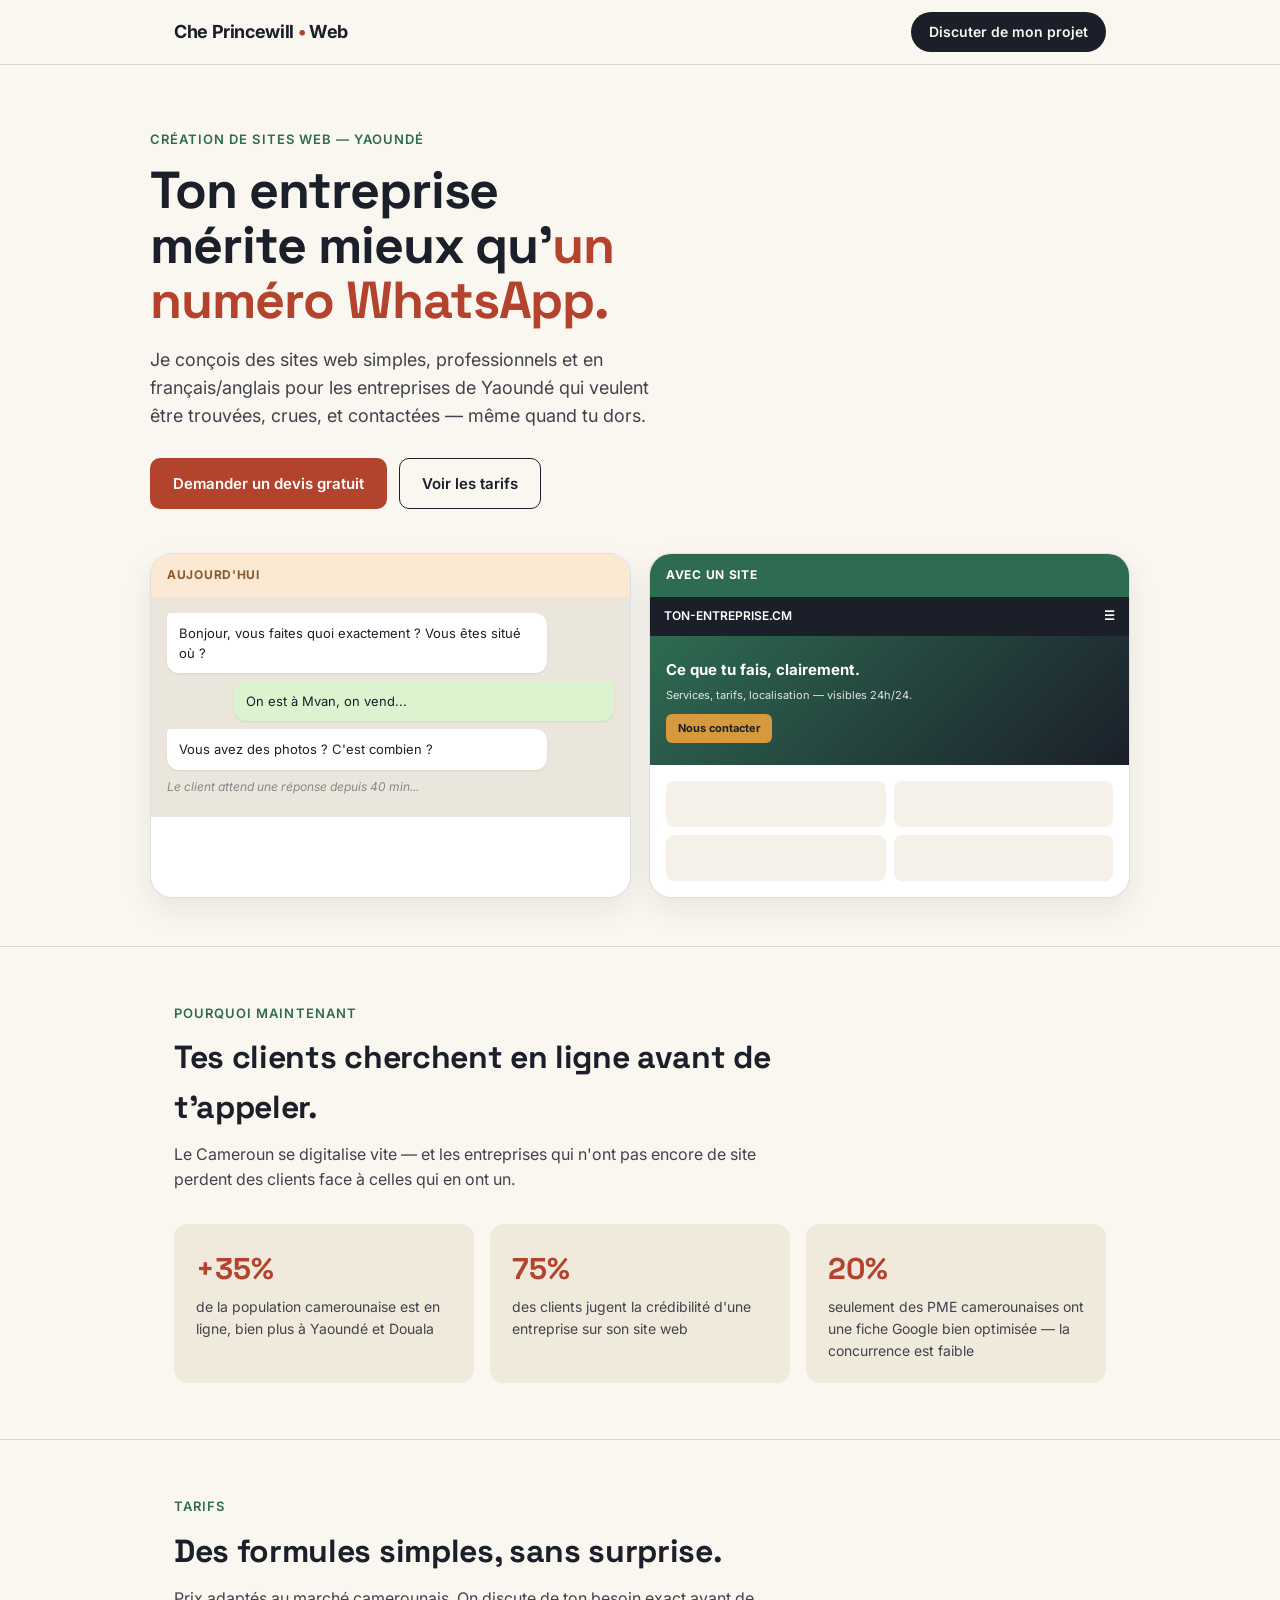
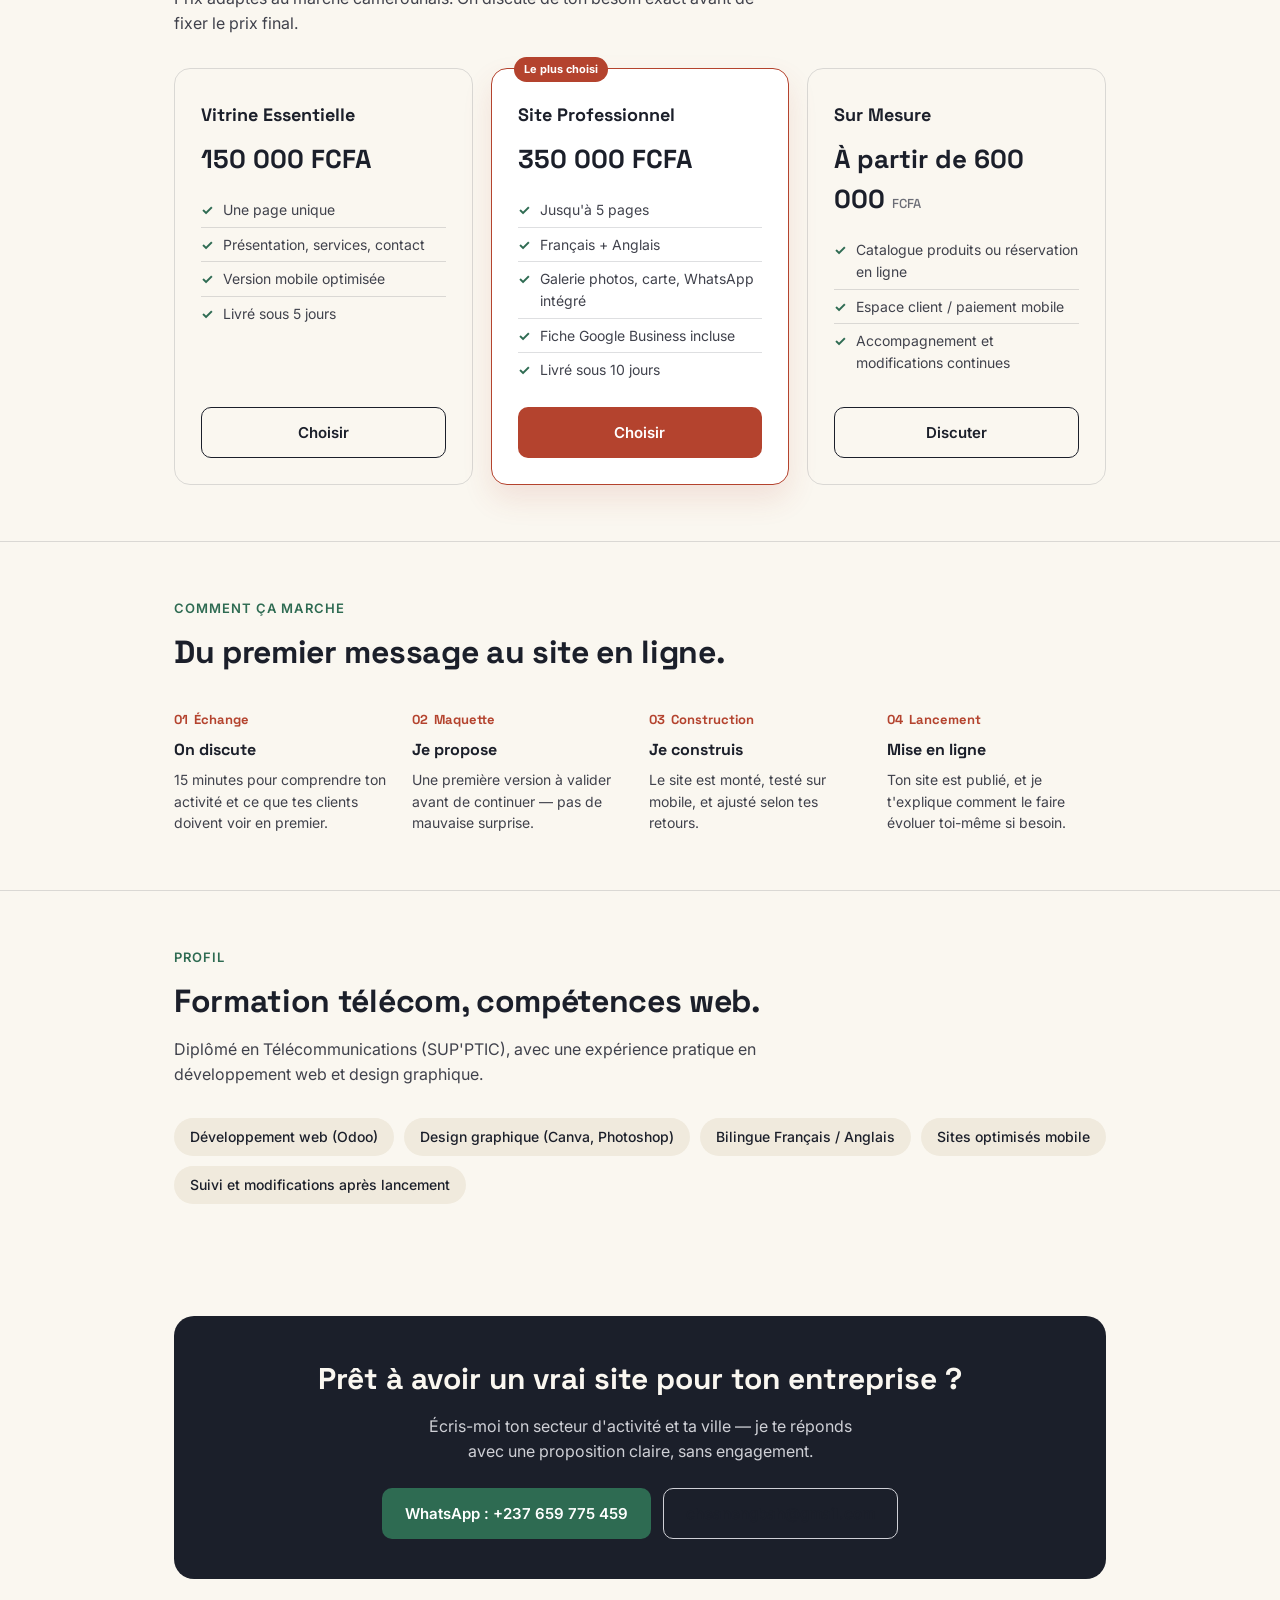
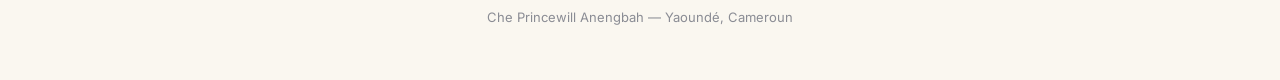
==== index.html @ f430e0ca "Rename portfolio-che-princewill-1.html to index.html" ====
<!DOCTYPE html>
<html lang="fr">
<head>
<meta charset="UTF-8">
<meta name="viewport" content="width=device-width, initial-scale=1.0">
<title>Che Princewill — Sites Web pour Entreprises</title>
<link rel="preconnect" href="https://fonts.googleapis.com">
<link href="https://fonts.googleapis.com/css2?family=Space+Grotesk:wght@400;500;600;700&family=Inter:wght@400;500;600&display=swap" rel="stylesheet">
<style>
  :root {
    --ink: #1B1F2A;
    --paper: #FAF7F0;
    --panel: #F0EAdd;
    --rust: #B4432E;
    --green: #2E6B52;
    --gold: #D69A3C;
    --line: rgba(27,31,42,0.14);
  }
  * { box-sizing: border-box; }
  html { scroll-behavior: smooth; }
  body {
    margin: 0; background: var(--paper); color: var(--ink);
    font-family: 'Inter', sans-serif; line-height: 1.55; -webkit-font-smoothing: antialiased;
  }
  h1, h2, h3, .display { font-family: 'Space Grotesk', sans-serif; }
  a { color: inherit; }
  .wrap { max-width: 980px; margin: 0 auto; padding: 0 24px; }

  /* NAV */
  nav { position: sticky; top: 0; z-index: 20; background: rgba(250,247,240,0.92); backdrop-filter: blur(6px); border-bottom: 1px solid var(--line); }
  nav .wrap { display: flex; justify-content: space-between; align-items: center; height: 64px; }
  .brand { font-weight: 700; font-size: 18px; letter-spacing: -0.02em; }
  .brand span { color: var(--rust); }
  .nav-cta { background: var(--ink); color: var(--paper); padding: 9px 18px; border-radius: 999px; font-size: 14px; font-weight: 600; text-decoration: none; }

  /* HERO */
  .hero { padding: 64px 0 40px; }
  .eyebrow { font-size: 13px; font-weight: 600; letter-spacing: 0.08em; text-transform: uppercase; color: var(--green); margin-bottom: 14px; }
  .hero h1 { font-size: clamp(32px, 6vw, 52px); line-height: 1.06; letter-spacing: -0.02em; margin: 0 0 18px; max-width: 15ch; }
  .hero h1 em { font-style: normal; color: var(--rust); }
  .hero p.lede { font-size: 18px; max-width: 46ch; color: #40424c; margin: 0 0 28px; }
  .hero-ctas { display: flex; gap: 12px; flex-wrap: wrap; }
  .btn { display: inline-flex; align-items: center; gap: 8px; padding: 13px 22px; border-radius: 10px; font-weight: 600; font-size: 15px; text-decoration: none; border: 1.5px solid transparent; }
  .btn-primary { background: var(--rust); color: #fff; }
  .btn-ghost { border-color: var(--ink); color: var(--ink); }

  /* PHONE MOCKUP — signature element */
  .compare { display: grid; grid-template-columns: 1fr 1fr; gap: 18px; margin: 44px 0 8px; }
  @media (max-width: 640px) { .compare { grid-template-columns: 1fr; } }
  .phone { background: #fff; border-radius: 22px; border: 1px solid var(--line); box-shadow: 0 12px 30px rgba(27,31,42,0.08); overflow: hidden; }
  .phone-label { font-size: 12px; font-weight: 700; letter-spacing: 0.06em; text-transform: uppercase; padding: 12px 16px; }
  .before .phone-label { color: #8a5a2f; background: #FBE9D3; }
  .after .phone-label { color: #fff; background: var(--green); }
  .wa-mock { padding: 16px; background: #EAE6DC; min-height: 220px; }
  .wa-bubble { background: #fff; border-radius: 4px 12px 12px 12px; padding: 10px 12px; font-size: 13px; max-width: 85%; margin-bottom: 8px; box-shadow: 0 1px 2px rgba(0,0,0,0.08); }
  .wa-bubble.me { background: #DCF3D0; margin-left: auto; border-radius: 12px 4px 12px 12px; }
  .wa-mock .typing { font-size: 12px; color: #888; font-style: italic; }
  .site-mock { padding: 0; }
  .site-mock .site-nav { background: var(--ink); color: #fff; padding: 10px 14px; font-size: 12px; font-weight: 600; display: flex; justify-content: space-between; }
  .site-mock .site-hero { padding: 22px 16px; background: linear-gradient(135deg, #2E6B52, #1B1F2A); color: #fff; }
  .site-mock .site-hero .t1 { font-size: 15px; font-weight: 700; margin-bottom: 6px; }
  .site-mock .site-hero .t2 { font-size: 11px; opacity: 0.85; }
  .site-mock .site-btn { display: inline-block; margin-top: 10px; background: var(--gold); color: #1B1F2A; font-size: 11px; font-weight: 700; padding: 6px 12px; border-radius: 6px; }
  .site-mock .site-body { padding: 16px; display: grid; grid-template-columns: 1fr 1fr; gap: 8px; }
  .site-mock .card { background: #F5F1E8; border-radius: 8px; height: 46px; }

  /* SECTIONS */
  section { padding: 56px 0; border-top: 1px solid var(--line); }
  .section-head { max-width: 60ch; margin-bottom: 32px; }
  .section-head .eyebrow { margin-bottom: 10px; }
  .section-head h2 { font-size: clamp(24px, 3.6vw, 32px); margin: 0 0 10px; letter-spacing: -0.01em; }
  .section-head p { color: #40424c; margin: 0; font-size: 16px; }

  .stat-grid { display: grid; grid-template-columns: repeat(3, 1fr); gap: 16px; }
  @media (max-width: 640px) { .stat-grid { grid-template-columns: 1fr; } }
  .stat { background: var(--panel); border-radius: 14px; padding: 22px; }
  .stat .num { font-family: 'Space Grotesk', sans-serif; font-size: 30px; font-weight: 700; color: var(--rust); }
  .stat .label { font-size: 14px; color: #40424c; margin-top: 4px; }

  .plans { display: grid; grid-template-columns: repeat(3, 1fr); gap: 18px; }
  @media (max-width: 780px) { .plans { grid-template-columns: 1fr; } }
  .plan { border: 1.5px solid var(--line); border-radius: 16px; padding: 26px; display: flex; flex-direction: column; }
  .plan.featured { border-color: var(--rust); background: #fff; box-shadow: 0 14px 30px rgba(180,67,46,0.12); position: relative; }
  .plan.featured::before { content: "Le plus choisi"; position: absolute; top: -12px; left: 22px; background: var(--rust); color: #fff; font-size: 11px; font-weight: 700; padding: 4px 10px; border-radius: 999px; }
  .plan h3 { font-size: 18px; margin: 6px 0 4px; }
  .plan .price { font-family: 'Space Grotesk', sans-serif; font-size: 26px; font-weight: 700; margin: 6px 0 14px; }
  .plan .price span { font-size: 13px; font-weight: 500; color: #6b6d76; }
  .plan ul { list-style: none; padding: 0; margin: 0 0 20px; font-size: 14px; color: #40424c; flex-grow: 1; }
  .plan li { padding: 6px 0 6px 22px; position: relative; border-top: 1px solid var(--line); }
  .plan li:first-child { border-top: none; }
  .plan li::before { content: "✓"; position: absolute; left: 0; color: var(--green); font-weight: 700; }
  .plan .btn { justify-content: center; }

  .steps { counter-reset: step; display: grid; grid-template-columns: repeat(4, 1fr); gap: 18px; }
  @media (max-width: 780px) { .steps { grid-template-columns: 1fr 1fr; } }
  @media (max-width: 480px) { .steps { grid-template-columns: 1fr; } }
  .step { counter-increment: step; }
  .step .n { font-family: 'Space Grotesk', sans-serif; font-size: 13px; font-weight: 700; color: var(--rust); margin-bottom: 8px; }
  .step .n::before { content: "0" counter(step); margin-right: 6px; }
  .step h3 { font-size: 16px; margin: 0 0 6px; }
  .step p { font-size: 14px; color: #40424c; margin: 0; }

  .skills-row { display: flex; flex-wrap: wrap; gap: 10px; }
  .chip { background: var(--panel); border-radius: 999px; padding: 8px 16px; font-size: 14px; font-weight: 500; }

  footer { padding: 56px 0 40px; }
  .contact-box { background: var(--ink); color: var(--paper); border-radius: 20px; padding: 40px 32px; text-align: center; }
  .contact-box h2 { font-size: clamp(22px, 4vw, 30px); margin: 0 0 12px; }
  .contact-box p { color: #cfd0d6; margin: 0 0 24px; max-width: 44ch; margin-left: auto; margin-right: auto; }
  .contact-links { display: flex; gap: 12px; justify-content: center; flex-wrap: wrap; }
  .contact-box .btn-primary { background: var(--green); }
  .contact-box .btn-ghost { border-color: #cfd0d6; }
  .fine { text-align: center; font-size: 13px; color: #8a8c94; margin-top: 28px; }
</style>
</head>
<body>

<nav>
  <div class="wrap">
    <div class="brand">Che Princewill <span>•</span> Web</div>
    <a class="nav-cta" href="#contact">Discuter de mon projet</a>
  </div>
</nav>

<div class="hero wrap">
  <div class="eyebrow">Création de sites web — Yaoundé</div>
  <h1>Ton entreprise mérite mieux qu'<em>un numéro WhatsApp.</em></h1>
  <p class="lede">Je conçois des sites web simples, professionnels et en français/anglais pour les entreprises de Yaoundé qui veulent être trouvées, crues, et contactées — même quand tu dors.</p>
  <div class="hero-ctas">
    <a class="btn btn-primary" href="#contact">Demander un devis gratuit</a>
    <a class="btn btn-ghost" href="#tarifs">Voir les tarifs</a>
  </div>

  <div class="compare">
    <div class="phone before">
      <div class="phone-label">Aujourd'hui</div>
      <div class="wa-mock">
        <div class="wa-bubble">Bonjour, vous faites quoi exactement ? Vous êtes situé où ?</div>
        <div class="wa-bubble me">On est à Mvan, on vend...</div>
        <div class="wa-bubble">Vous avez des photos ? C'est combien ?</div>
        <div class="typing">Le client attend une réponse depuis 40 min...</div>
      </div>
    </div>
    <div class="phone after">
      <div class="phone-label">Avec un site</div>
      <div class="site-mock">
        <div class="site-nav"><span>TON-ENTREPRISE.CM</span><span>☰</span></div>
        <div class="site-hero">
          <div class="t1">Ce que tu fais, clairement.</div>
          <div class="t2">Services, tarifs, localisation — visibles 24h/24.</div>
          <div class="site-btn">Nous contacter</div>
        </div>
        <div class="site-body">
          <div class="card"></div><div class="card"></div>
          <div class="card"></div><div class="card"></div>
        </div>
      </div>
    </div>
  </div>
</div>

<section>
  <div class="wrap">
    <div class="section-head">
      <div class="eyebrow">Pourquoi maintenant</div>
      <h2>Tes clients cherchent en ligne avant de t'appeler.</h2>
      <p>Le Cameroun se digitalise vite — et les entreprises qui n'ont pas encore de site perdent des clients face à celles qui en ont un.</p>
    </div>
    <div class="stat-grid">
      <div class="stat"><div class="num">+35%</div><div class="label">de la population camerounaise est en ligne, bien plus à Yaoundé et Douala</div></div>
      <div class="stat"><div class="num">75%</div><div class="label">des clients jugent la crédibilité d'une entreprise sur son site web</div></div>
      <div class="stat"><div class="num">20%</div><div class="label">seulement des PME camerounaises ont une fiche Google bien optimisée — la concurrence est faible</div></div>
    </div>
  </div>
</section>

<section id="tarifs">
  <div class="wrap">
    <div class="section-head">
      <div class="eyebrow">Tarifs</div>
      <h2>Des formules simples, sans surprise.</h2>
      <p>Prix adaptés au marché camerounais. On discute de ton besoin exact avant de fixer le prix final.</p>
    </div>
    <div class="plans">
      <div class="plan">
        <h3>Vitrine Essentielle</h3>
        <div class="price">150 000 FCFA</div>
        <ul>
          <li>Une page unique</li>
          <li>Présentation, services, contact</li>
          <li>Version mobile optimisée</li>
          <li>Livré sous 5 jours</li>
        </ul>
        <a class="btn btn-ghost" href="#contact">Choisir</a>
      </div>
      <div class="plan featured">
        <h3>Site Professionnel</h3>
        <div class="price">350 000 FCFA</div>
        <ul>
          <li>Jusqu'à 5 pages</li>
          <li>Français + Anglais</li>
          <li>Galerie photos, carte, WhatsApp intégré</li>
          <li>Fiche Google Business incluse</li>
          <li>Livré sous 10 jours</li>
        </ul>
        <a class="btn btn-primary" href="#contact">Choisir</a>
      </div>
      <div class="plan">
        <h3>Sur Mesure</h3>
        <div class="price">À partir de 600 000 <span>FCFA</span></div>
        <ul>
          <li>Catalogue produits ou réservation en ligne</li>
          <li>Espace client / paiement mobile</li>
          <li>Accompagnement et modifications continues</li>
        </ul>
        <a class="btn btn-ghost" href="#contact">Discuter</a>
      </div>
    </div>
  </div>
</section>

<section>
  <div class="wrap">
    <div class="section-head">
      <div class="eyebrow">Comment ça marche</div>
      <h2>Du premier message au site en ligne.</h2>
    </div>
    <div class="steps">
      <div class="step"><div class="n">Échange</div><h3>On discute</h3><p>15 minutes pour comprendre ton activité et ce que tes clients doivent voir en premier.</p></div>
      <div class="step"><div class="n">Maquette</div><h3>Je propose</h3><p>Une première version à valider avant de continuer — pas de mauvaise surprise.</p></div>
      <div class="step"><div class="n">Construction</div><h3>Je construis</h3><p>Le site est monté, testé sur mobile, et ajusté selon tes retours.</p></div>
      <div class="step"><div class="n">Lancement</div><h3>Mise en ligne</h3><p>Ton site est publié, et je t'explique comment le faire évoluer toi-même si besoin.</p></div>
    </div>
  </div>
</section>

<section>
  <div class="wrap">
    <div class="section-head">
      <div class="eyebrow">Profil</div>
      <h2>Formation télécom, compétences web.</h2>
      <p>Diplômé en Télécommunications (SUP'PTIC), avec une expérience pratique en développement web et design graphique.</p>
    </div>
    <div class="skills-row">
      <span class="chip">Développement web (Odoo)</span>
      <span class="chip">Design graphique (Canva, Photoshop)</span>
      <span class="chip">Bilingue Français / Anglais</span>
      <span class="chip">Sites optimisés mobile</span>
      <span class="chip">Suivi et modifications après lancement</span>
    </div>
  </div>
</section>

<footer id="contact">
  <div class="wrap">
    <div class="contact-box">
      <h2>Prêt à avoir un vrai site pour ton entreprise ?</h2>
      <p>Écris-moi ton secteur d'activité et ta ville — je te réponds avec une proposition claire, sans engagement.</p>
      <div class="contact-links">
        <a class="btn btn-primary" href="https://wa.me/237659775459" target="_blank" rel="noopener">WhatsApp : +237 659 775 459</a>
        <a class="btn btn-ghost" href="mailto:cheanengbah@gmail.com">cheanengbah@gmail.com</a>
      </div>
    </div>
    <p class="fine">Che Princewill Anengbah — Yaoundé, Cameroun</p>
  </div>
</footer>

</body>
</html>
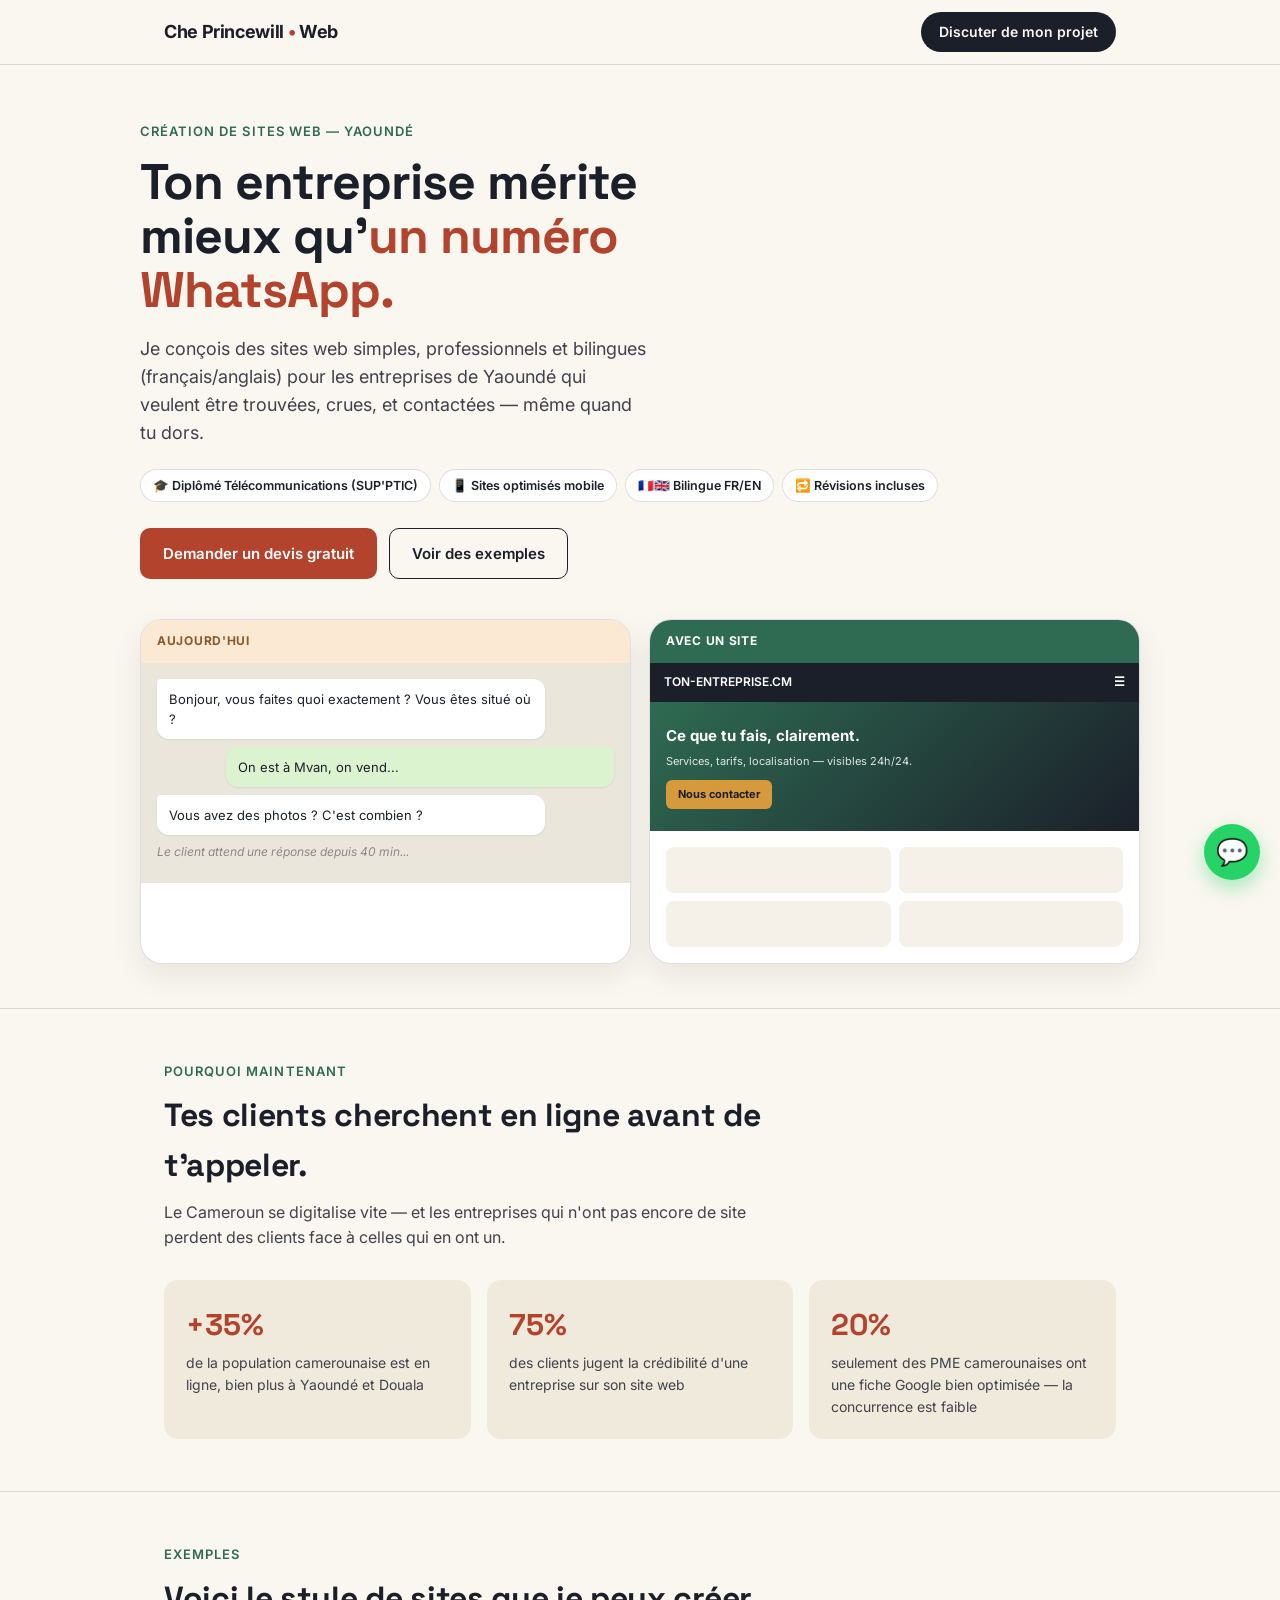
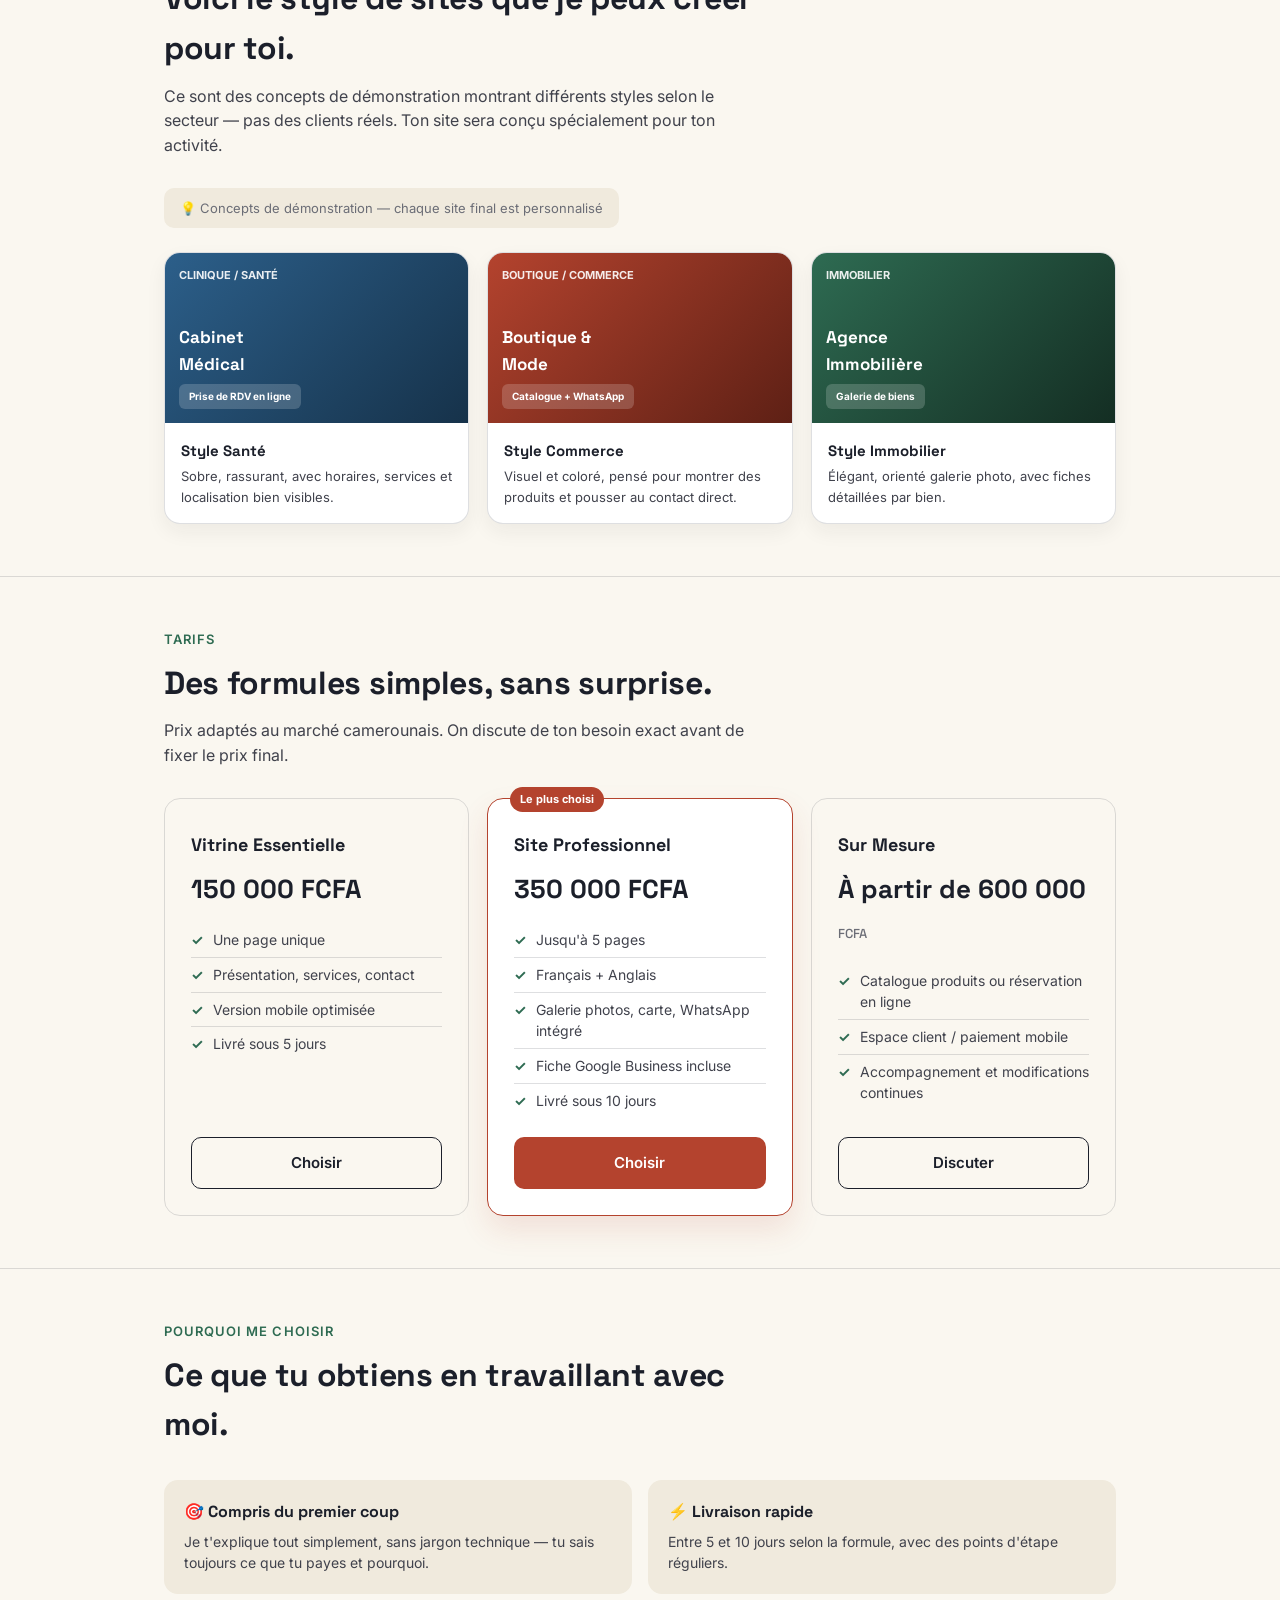
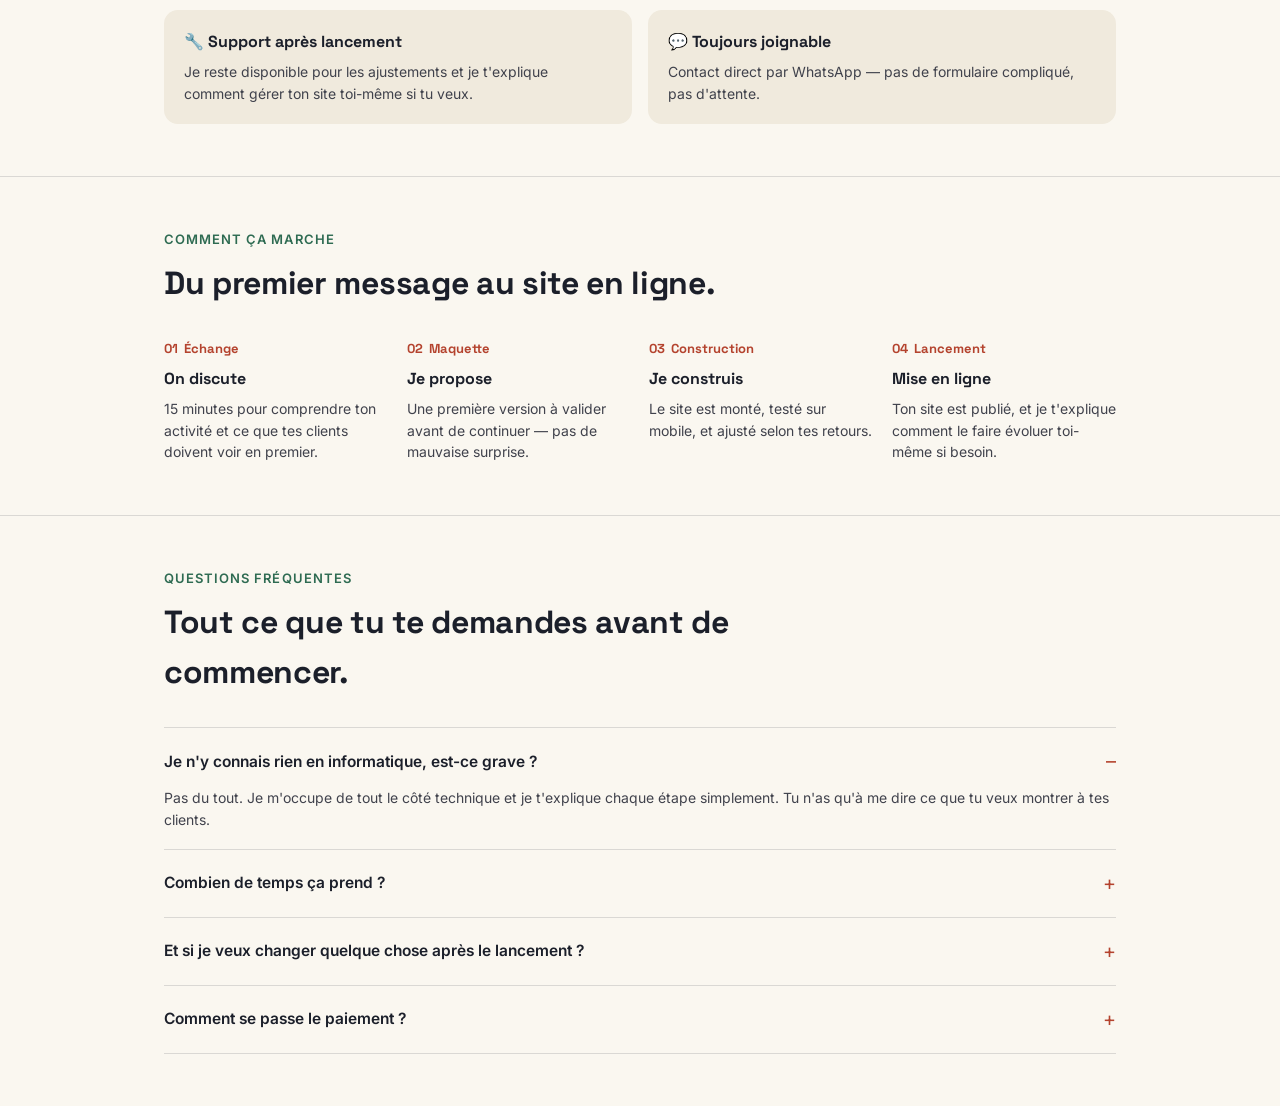
==== commit 803ae94e: "Update index.html" ====
--- a/index.html
+++ b/index.html
@@ -1,9 +1,9 @@
-<!DOCTYPE html>
+      <!DOCTYPE html>
 <html lang="fr">
 <head>
 <meta charset="UTF-8">
 <meta name="viewport" content="width=device-width, initial-scale=1.0">
-<title>Che Princewill — Sites Web pour Entreprises</title>
+<title>Che Princewill — Sites Web pour Entreprises à Yaoundé</title>
 <link rel="preconnect" href="https://fonts.googleapis.com">
 <link href="https://fonts.googleapis.com/css2?family=Space+Grotesk:wght@400;500;600;700&family=Inter:wght@400;500;600&display=swap" rel="stylesheet">
 <style>
@@ -14,6 +14,7 @@
     --rust: #B4432E;
     --green: #2E6B52;
     --gold: #D69A3C;
+    --blue: #2C5F8A;
     --line: rgba(27,31,42,0.14);
   }
   * { box-sizing: border-box; }
@@ -24,28 +25,33 @@
   }
   h1, h2, h3, .display { font-family: 'Space Grotesk', sans-serif; }
   a { color: inherit; }
-  .wrap { max-width: 980px; margin: 0 auto; padding: 0 24px; }
+  .wrap { max-width: 1000px; margin: 0 auto; padding: 0 24px; }
 
   /* NAV */
-  nav { position: sticky; top: 0; z-index: 20; background: rgba(250,247,240,0.92); backdrop-filter: blur(6px); border-bottom: 1px solid var(--line); }
+  nav { position: sticky; top: 0; z-index: 30; background: rgba(250,247,240,0.92); backdrop-filter: blur(6px); border-bottom: 1px solid var(--line); }
   nav .wrap { display: flex; justify-content: space-between; align-items: center; height: 64px; }
   .brand { font-weight: 700; font-size: 18px; letter-spacing: -0.02em; }
   .brand span { color: var(--rust); }
-  .nav-cta { background: var(--ink); color: var(--paper); padding: 9px 18px; border-radius: 999px; font-size: 14px; font-weight: 600; text-decoration: none; }
+  .nav-cta { background: var(--ink); color: var(--paper); padding: 9px 18px; border-radius: 999px; font-size: 14px; font-weight: 600; text-decoration: none; white-space: nowrap; }
+
+  /* FLOATING WHATSAPP */
+  .float-wa { position: fixed; bottom: 20px; right: 20px; z-index: 40; background: #25D366; color: #fff; width: 56px; height: 56px; border-radius: 50%; display: flex; align-items: center; justify-content: center; box-shadow: 0 8px 20px rgba(37,211,102,0.4); text-decoration: none; font-size: 26px; }
 
   /* HERO */
-  .hero { padding: 64px 0 40px; }
+  .hero { padding: 56px 0 36px; }
   .eyebrow { font-size: 13px; font-weight: 600; letter-spacing: 0.08em; text-transform: uppercase; color: var(--green); margin-bottom: 14px; }
-  .hero h1 { font-size: clamp(32px, 6vw, 52px); line-height: 1.06; letter-spacing: -0.02em; margin: 0 0 18px; max-width: 15ch; }
+  .hero h1 { font-size: clamp(30px, 6vw, 50px); line-height: 1.08; letter-spacing: -0.02em; margin: 0 0 18px; max-width: 16ch; }
   .hero h1 em { font-style: normal; color: var(--rust); }
-  .hero p.lede { font-size: 18px; max-width: 46ch; color: #40424c; margin: 0 0 28px; }
+  .hero p.lede { font-size: 18px; max-width: 46ch; color: #40424c; margin: 0 0 22px; }
+  .trust-row { display: flex; flex-wrap: wrap; gap: 8px; margin-bottom: 26px; }
+  .trust-pill { font-size: 12.5px; font-weight: 600; background: #fff; border: 1px solid var(--line); padding: 6px 12px; border-radius: 999px; display: flex; align-items: center; gap: 5px; }
   .hero-ctas { display: flex; gap: 12px; flex-wrap: wrap; }
-  .btn { display: inline-flex; align-items: center; gap: 8px; padding: 13px 22px; border-radius: 10px; font-weight: 600; font-size: 15px; text-decoration: none; border: 1.5px solid transparent; }
+  .btn { display: inline-flex; align-items: center; gap: 8px; padding: 13px 22px; border-radius: 10px; font-weight: 600; font-size: 15px; text-decoration: none; border: 1.5px solid transparent; cursor: pointer; }
   .btn-primary { background: var(--rust); color: #fff; }
   .btn-ghost { border-color: var(--ink); color: var(--ink); }
 
-  /* PHONE MOCKUP — signature element */
-  .compare { display: grid; grid-template-columns: 1fr 1fr; gap: 18px; margin: 44px 0 8px; }
+  /* PHONE MOCKUP */
+  .compare { display: grid; grid-template-columns: 1fr 1fr; gap: 18px; margin: 40px 0 8px; }
   @media (max-width: 640px) { .compare { grid-template-columns: 1fr; } }
   .phone { background: #fff; border-radius: 22px; border: 1px solid var(--line); box-shadow: 0 12px 30px rgba(27,31,42,0.08); overflow: hidden; }
   .phone-label { font-size: 12px; font-weight: 700; letter-spacing: 0.06em; text-transform: uppercase; padding: 12px 16px; }
@@ -65,8 +71,8 @@
   .site-mock .card { background: #F5F1E8; border-radius: 8px; height: 46px; }
 
   /* SECTIONS */
-  section { padding: 56px 0; border-top: 1px solid var(--line); }
-  .section-head { max-width: 60ch; margin-bottom: 32px; }
+  section { padding: 52px 0; border-top: 1px solid var(--line); }
+  .section-head { max-width: 60ch; margin-bottom: 30px; }
   .section-head .eyebrow { margin-bottom: 10px; }
   .section-head h2 { font-size: clamp(24px, 3.6vw, 32px); margin: 0 0 10px; letter-spacing: -0.01em; }
   .section-head p { color: #40424c; margin: 0; font-size: 16px; }
@@ -76,6 +82,22 @@
   .stat { background: var(--panel); border-radius: 14px; padding: 22px; }
   .stat .num { font-family: 'Space Grotesk', sans-serif; font-size: 30px; font-weight: 700; color: var(--rust); }
   .stat .label { font-size: 14px; color: #40424c; margin-top: 4px; }
+
+  /* PORTFOLIO / EXAMPLES */
+  .portfolio-note { font-size: 13px; color: #6b6d76; background: var(--panel); border-radius: 10px; padding: 10px 16px; margin-bottom: 24px; display: inline-block; }
+  .port-grid { display: grid; grid-template-columns: repeat(3, 1fr); gap: 18px; }
+  @media (max-width: 780px) { .port-grid { grid-template-columns: 1fr; } }
+  .port-card { border: 1px solid var(--line); border-radius: 16px; overflow: hidden; background: #fff; box-shadow: 0 8px 20px rgba(27,31,42,0.06); }
+  .port-mock { height: 170px; padding: 14px; color: #fff; position: relative; }
+  .port-mock .pn { font-size: 11px; font-weight: 700; opacity: 0.9; }
+  .port-mock .pt { font-family: 'Space Grotesk', sans-serif; font-size: 17px; font-weight: 700; margin-top: 40px; max-width: 12ch; }
+  .port-mock .pb { position: absolute; bottom: 14px; left: 14px; background: rgba(255,255,255,0.18); font-size: 10px; font-weight: 700; padding: 5px 10px; border-radius: 6px; }
+  .port-clinic { background: linear-gradient(135deg, #2C5F8A, #16324a); }
+  .port-boutique { background: linear-gradient(135deg, #B4432E, #5e2015); }
+  .port-realestate { background: linear-gradient(135deg, #2E6B52, #142e23); }
+  .port-info { padding: 16px; }
+  .port-info h3 { font-size: 15px; margin: 0 0 4px; }
+  .port-info p { font-size: 13px; color: #40424c; margin: 0; }
 
   .plans { display: grid; grid-template-columns: repeat(3, 1fr); gap: 18px; }
   @media (max-width: 780px) { .plans { grid-template-columns: 1fr; } }
@@ -100,10 +122,26 @@
   .step h3 { font-size: 16px; margin: 0 0 6px; }
   .step p { font-size: 14px; color: #40424c; margin: 0; }
 
+  /* WHY ME */
+  .why-grid { display: grid; grid-template-columns: repeat(2, 1fr); gap: 16px; }
+  @media (max-width: 640px) { .why-grid { grid-template-columns: 1fr; } }
+  .why-card { padding: 20px; border-radius: 14px; background: var(--panel); }
+  .why-card h3 { font-size: 16px; margin: 0 0 6px; display: flex; align-items: center; gap: 8px; }
+  .why-card p { font-size: 14px; color: #40424c; margin: 0; }
+
+  /* FAQ */
+  .faq-item { border-top: 1px solid var(--line); padding: 18px 0; }
+  .faq-item:last-child { border-bottom: 1px solid var(--line); }
+  .faq-item summary { font-weight: 600; font-size: 15.5px; cursor: pointer; list-style: none; display: flex; justify-content: space-between; align-items: center; }
+  .faq-item summary::-webkit-details-marker { display: none; }
+  .faq-item summary::after { content: "+"; font-size: 20px; color: var(--rust); font-weight: 400; }
+  .faq-item[open] summary::after { content: "–"; }
+  .faq-item p { font-size: 14px; color: #40424c; margin: 10px 0 0; }
+
   .skills-row { display: flex; flex-wrap: wrap; gap: 10px; }
   .chip { background: var(--panel); border-radius: 999px; padding: 8px 16px; font-size: 14px; font-weight: 500; }
 
-  footer { padding: 56px 0 40px; }
+  footer { padding: 52px 0 40px; }
   .contact-box { background: var(--ink); color: var(--paper); border-radius: 20px; padding: 40px 32px; text-align: center; }
   .contact-box h2 { font-size: clamp(22px, 4vw, 30px); margin: 0 0 12px; }
   .contact-box p { color: #cfd0d6; margin: 0 0 24px; max-width: 44ch; margin-left: auto; margin-right: auto; }
@@ -122,13 +160,23 @@
   </div>
 </nav>
 
+<a class="float-wa" href="https://wa.me/237659775459" target="_blank" rel="noopener" aria-label="WhatsApp">💬</a>
+
 <div class="hero wrap">
   <div class="eyebrow">Création de sites web — Yaoundé</div>
   <h1>Ton entreprise mérite mieux qu'<em>un numéro WhatsApp.</em></h1>
-  <p class="lede">Je conçois des sites web simples, professionnels et en français/anglais pour les entreprises de Yaoundé qui veulent être trouvées, crues, et contactées — même quand tu dors.</p>
+  <p class="lede">Je conçois des sites web simples, professionnels et bilingues (français/anglais) pour les entreprises de Yaoundé qui veulent être trouvées, crues, et contactées — même quand tu dors.</p>
+
+  <div class="trust-row">
+    <span class="trust-pill">🎓 Diplômé Télécommunications (SUP'PTIC)</span>
+    <span class="trust-pill">📱 Sites optimisés mobile</span>
+    <span class="trust-pill">🇫🇷🇬🇧 Bilingue FR/EN</span>
+    <span class="trust-pill">🔁 Révisions incluses</span>
+  </div>
+
   <div class="hero-ctas">
     <a class="btn btn-primary" href="#contact">Demander un devis gratuit</a>
-    <a class="btn btn-ghost" href="#tarifs">Voir les tarifs</a>
+    <a class="btn btn-ghost" href="#exemples">Voir des exemples</a>
   </div>
 
   <div class="compare">
@@ -170,6 +218,52 @@
       <div class="stat"><div class="num">+35%</div><div class="label">de la population camerounaise est en ligne, bien plus à Yaoundé et Douala</div></div>
       <div class="stat"><div class="num">75%</div><div class="label">des clients jugent la crédibilité d'une entreprise sur son site web</div></div>
       <div class="stat"><div class="num">20%</div><div class="label">seulement des PME camerounaises ont une fiche Google bien optimisée — la concurrence est faible</div></div>
+    </div>
+  </div>
+</section>
+
+<section id="exemples">
+  <div class="wrap">
+    <div class="section-head">
+      <div class="eyebrow">Exemples</div>
+      <h2>Voici le style de sites que je peux créer pour toi.</h2>
+      <p>Ce sont des concepts de démonstration montrant différents styles selon le secteur — pas des clients réels. Ton site sera conçu spécialement pour ton activité.</p>
+    </div>
+    <span class="portfolio-note">💡 Concepts de démonstration — chaque site final est personnalisé</span>
+    <div class="port-grid">
+      <div class="port-card">
+        <div class="port-mock port-clinic">
+          <div class="pn">CLINIQUE / SANTÉ</div>
+          <div class="pt">Cabinet Médical</div>
+          <div class="pb">Prise de RDV en ligne</div>
+        </div>
+        <div class="port-info">
+          <h3>Style Santé</h3>
+          <p>Sobre, rassurant, avec horaires, services et localisation bien visibles.</p>
+        </div>
+      </div>
+      <div class="port-card">
+        <div class="port-mock port-boutique">
+          <div class="pn">BOUTIQUE / COMMERCE</div>
+          <div class="pt">Boutique & Mode</div>
+          <div class="pb">Catalogue + WhatsApp</div>
+        </div>
+        <div class="port-info">
+          <h3>Style Commerce</h3>
+          <p>Visuel et coloré, pensé pour montrer des produits et pousser au contact direct.</p>
+        </div>
+      </div>
+      <div class="port-card">
+        <div class="port-mock port-realestate">
+          <div class="pn">IMMOBILIER</div>
+          <div class="pt">Agence Immobilière</div>
+          <div class="pb">Galerie de biens</div>
+        </div>
+        <div class="port-info">
+          <h3>Style Immobilier</h3>
+          <p>Élégant, orienté galerie photo, avec fiches détaillées par bien.</p>
+        </div>
+      </div>
     </div>
   </div>
 </section>
@@ -222,6 +316,21 @@
 <section>
   <div class="wrap">
     <div class="section-head">
+      <div class="eyebrow">Pourquoi me choisir</div>
+      <h2>Ce que tu obtiens en travaillant avec moi.</h2>
+    </div>
+    <div class="why-grid">
+      <div class="why-card"><h3>🎯 Compris du premier coup</h3><p>Je t'explique tout simplement, sans jargon technique — tu sais toujours ce que tu payes et pourquoi.</p></div>
+      <div class="why-card"><h3>⚡ Livraison rapide</h3><p>Entre 5 et 10 jours selon la formule, avec des points d'étape réguliers.</p></div>
+      <div class="why-card"><h3>🔧 Support après lancement</h3><p>Je reste disponible pour les ajustements et je t'explique comment gérer ton site toi-même si tu veux.</p></div>
+      <div class="why-card"><h3>💬 Toujours joignable</h3><p>Contact direct par WhatsApp — pas de formulaire compliqué, pas d'attente.</p></div>
+    </div>
+  </div>
+</section>
+
+<section>
+  <div class="wrap">
+    <div class="section-head">
       <div class="eyebrow">Comment ça marche</div>
       <h2>Du premier message au site en ligne.</h2>
     </div>
@@ -237,33 +346,21 @@
 <section>
   <div class="wrap">
     <div class="section-head">
-      <div class="eyebrow">Profil</div>
-      <h2>Formation télécom, compétences web.</h2>
-      <p>Diplômé en Télécommunications (SUP'PTIC), avec une expérience pratique en développement web et design graphique.</p>
-    </div>
-    <div class="skills-row">
-      <span class="chip">Développement web (Odoo)</span>
-      <span class="chip">Design graphique (Canva, Photoshop)</span>
-      <span class="chip">Bilingue Français / Anglais</span>
-      <span class="chip">Sites optimisés mobile</span>
-      <span class="chip">Suivi et modifications après lancement</span>
-    </div>
-  </div>
-</section>
-
-<footer id="contact">
-  <div class="wrap">
-    <div class="contact-box">
-      <h2>Prêt à avoir un vrai site pour ton entreprise ?</h2>
-      <p>Écris-moi ton secteur d'activité et ta ville — je te réponds avec une proposition claire, sans engagement.</p>
-      <div class="contact-links">
-        <a class="btn btn-primary" href="https://wa.me/237659775459" target="_blank" rel="noopener">WhatsApp : +237 659 775 459</a>
-        <a class="btn btn-ghost" href="mailto:cheanengbah@gmail.com">cheanengbah@gmail.com</a>
-      </div>
-    </div>
-    <p class="fine">Che Princewill Anengbah — Yaoundé, Cameroun</p>
-  </div>
-</footer>
-
-</body>
-</html>
+      <div class="eyebrow">Questions fréquentes</div>
+      <h2>Tout ce que tu te demandes avant de commencer.</h2>
+    </div>
+    <details class="faq-item" open>
+      <summary>Je n'y connais rien en informatique, est-ce grave ?</summary>
+      <p>Pas du tout. Je m'occupe de tout le côté technique et je t'explique chaque étape simplement. Tu n'as qu'à me dire ce que tu veux montrer à tes clients.</p>
+    </details>
+    <details class="faq-item">
+      <summary>Combien de temps ça prend ?</summary>
+      <p>Entre 5 et 10 jours selon la formule choisie, à partir du moment où on valide ensemble le contenu (textes, photos, logo).</p>
+    </details>
+    <details class="faq-item">
+      <summary>Et si je veux changer quelque chose après le lancement ?</summary>
+      <p>C'est normal et prévu. Les petites modifications après lancement sont incluses ; pour des changements plus importants, on en discute simplement.</p>
+    </details>
+    <details class="faq-item">
+      <summary>Comment se passe le paiement ?</summary>
+      <p>
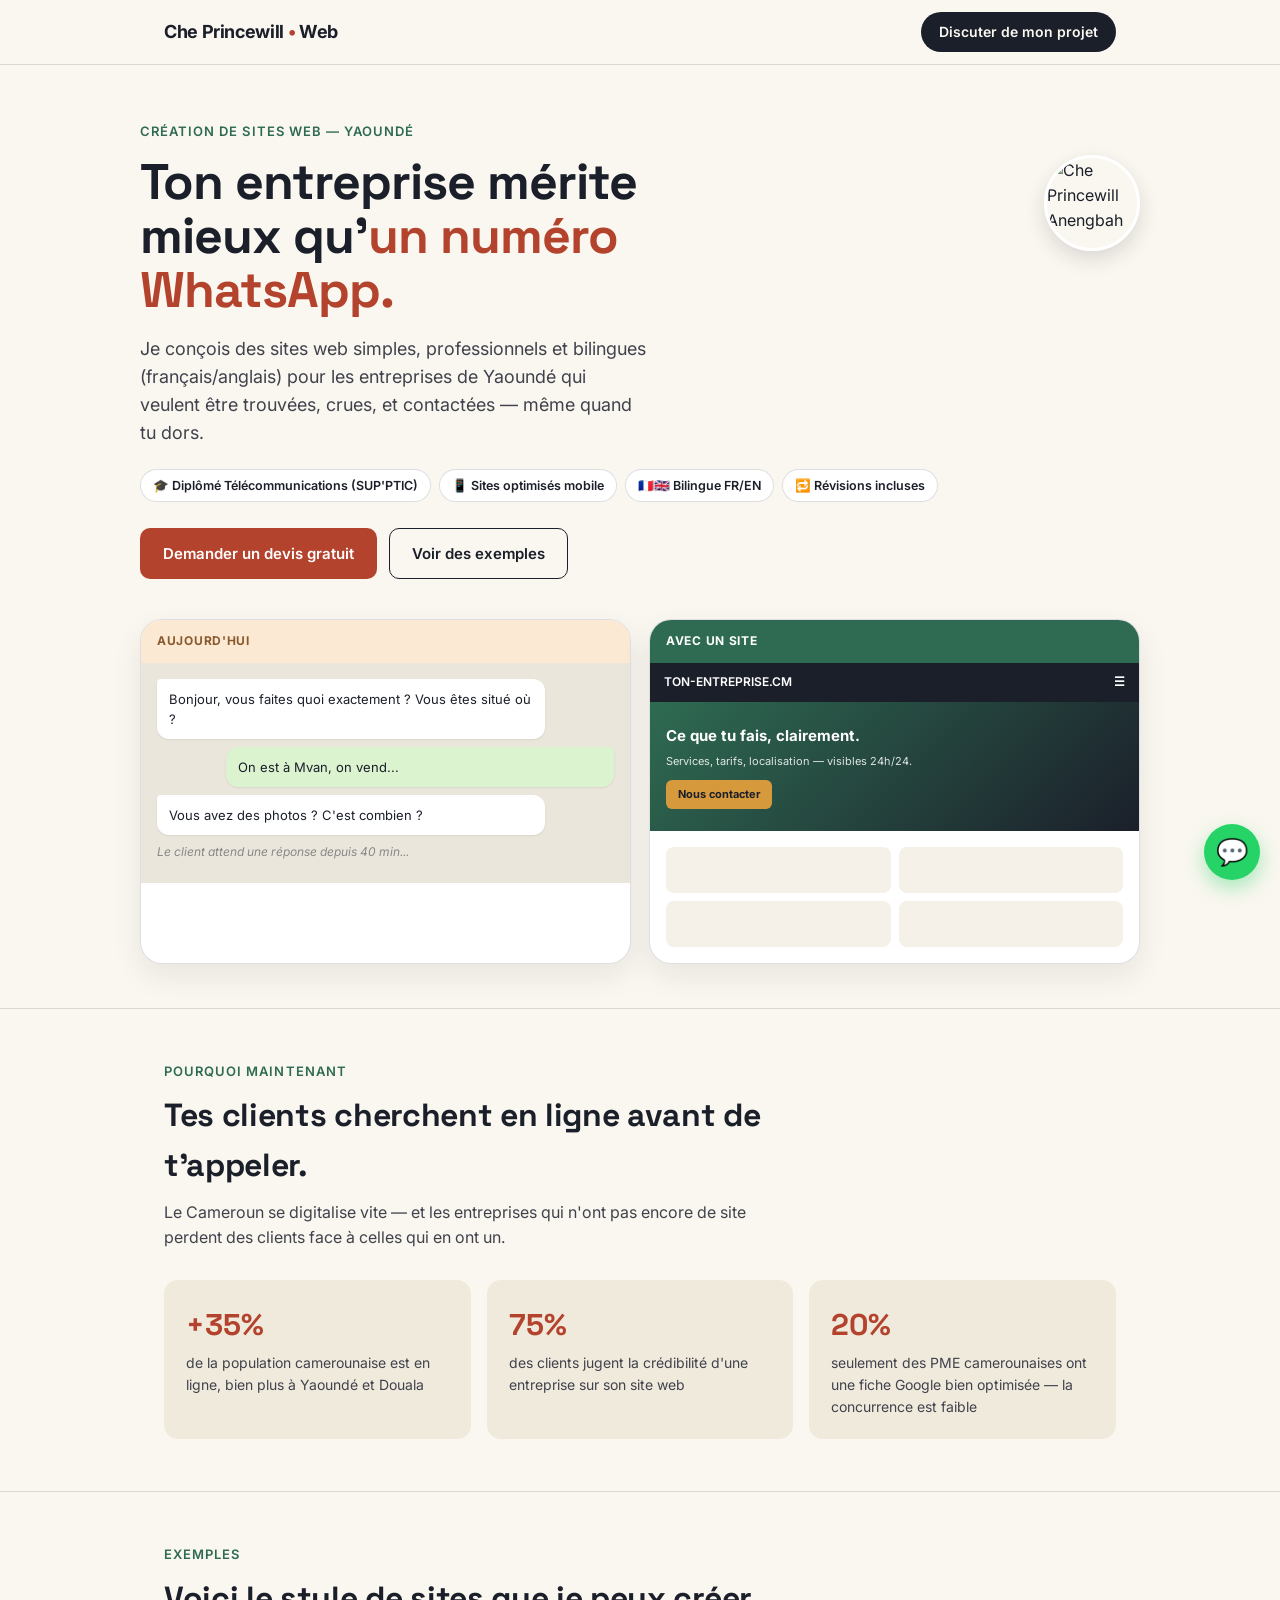
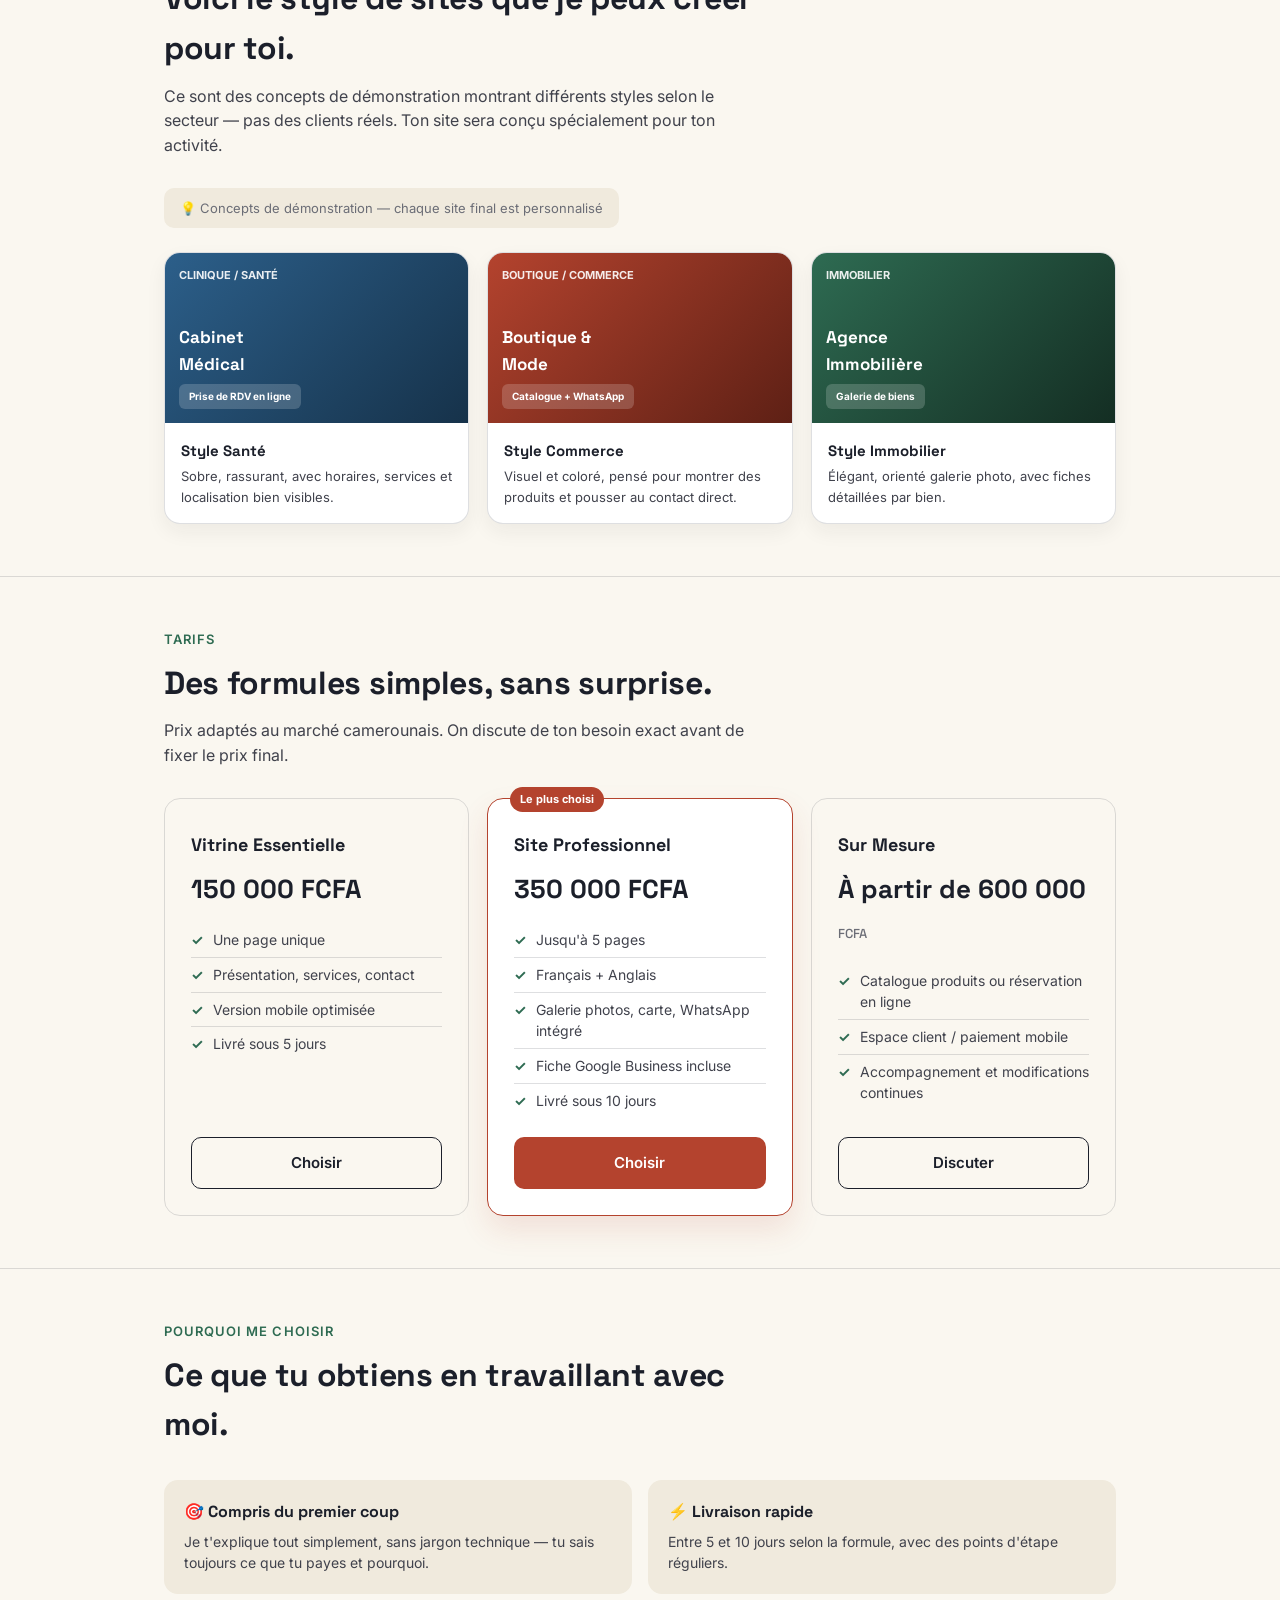
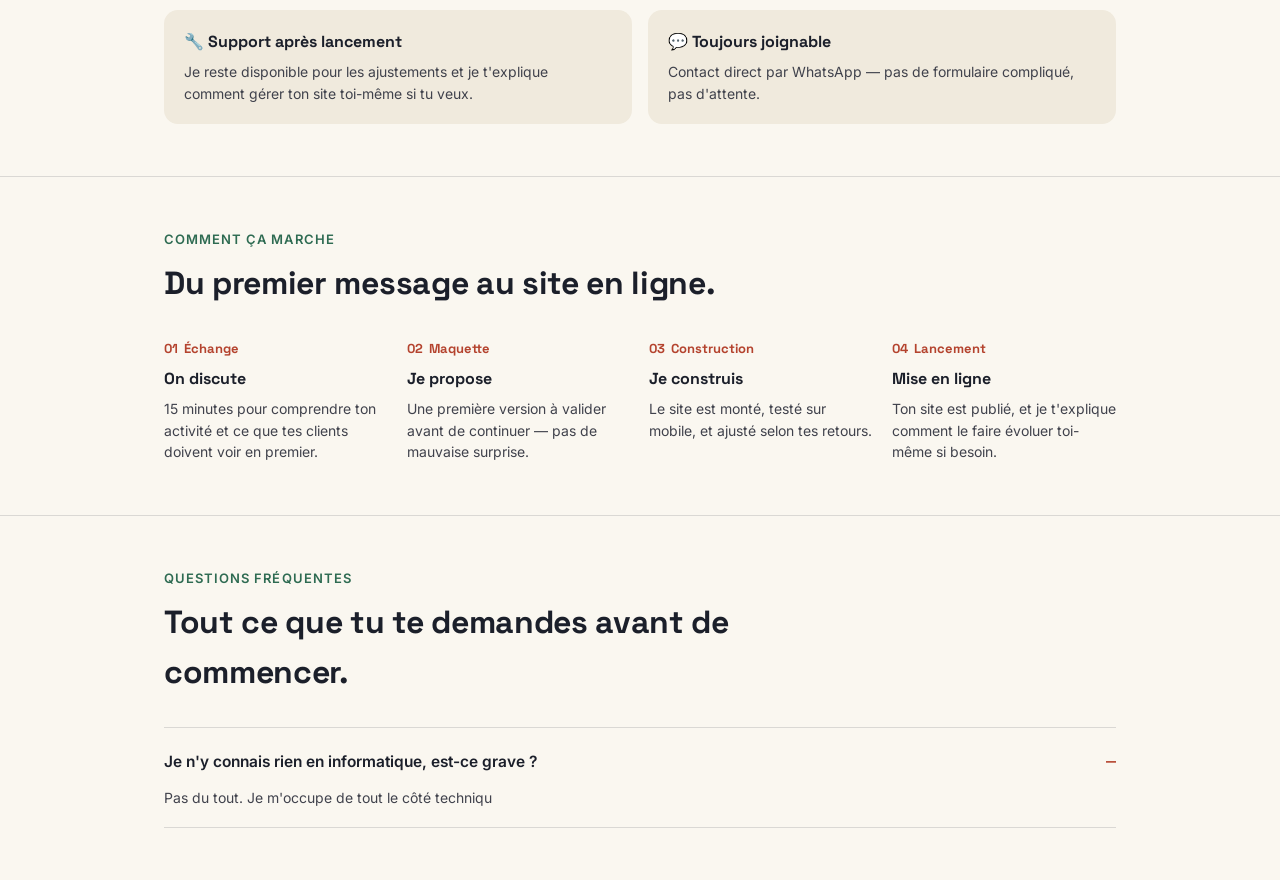
==== commit 85f9a2ab: "Update index.html" ====
--- a/index.html
+++ b/index.html
@@ -1,4 +1,4 @@
-      <!DOCTYPE html>
+<!DOCTYPE html>
 <html lang="fr">
 <head>
 <meta charset="UTF-8">
@@ -141,6 +141,13 @@
   .skills-row { display: flex; flex-wrap: wrap; gap: 10px; }
   .chip { background: var(--panel); border-radius: 999px; padding: 8px 16px; font-size: 14px; font-weight: 500; }
 
+  /* PROFILE PHOTO */
+  .profile-grid { display: grid; grid-template-columns: 180px 1fr; gap: 28px; align-items: center; }
+  @media (max-width: 560px) { .profile-grid { grid-template-columns: 1fr; justify-items: center; text-align: center; } }
+  .profile-photo { width: 180px; height: 180px; border-radius: 50%; object-fit: cover; border: 4px solid #fff; box-shadow: 0 10px 26px rgba(27,31,42,0.16); }
+  .hero-photo { width: 96px; height: 96px; border-radius: 50%; object-fit: cover; border: 3px solid #fff; box-shadow: 0 8px 20px rgba(27,31,42,0.14); float: right; margin-left: 16px; }
+  @media (max-width: 640px) { .hero-photo { width: 72px; height: 72px; } }
+
   footer { padding: 52px 0 40px; }
   .contact-box { background: var(--ink); color: var(--paper); border-radius: 20px; padding: 40px 32px; text-align: center; }
   .contact-box h2 { font-size: clamp(22px, 4vw, 30px); margin: 0 0 12px; }
@@ -164,6 +171,7 @@
 
 <div class="hero wrap">
   <div class="eyebrow">Création de sites web — Yaoundé</div>
+  <img src="profile.jpg" alt="Che Princewill Anengbah" class="hero-photo">
   <h1>Ton entreprise mérite mieux qu'<em>un numéro WhatsApp.</em></h1>
   <p class="lede">Je conçois des sites web simples, professionnels et bilingues (français/anglais) pour les entreprises de Yaoundé qui veulent être trouvées, crues, et contactées — même quand tu dors.</p>
 
@@ -351,16 +359,4 @@
     </div>
     <details class="faq-item" open>
       <summary>Je n'y connais rien en informatique, est-ce grave ?</summary>
-      <p>Pas du tout. Je m'occupe de tout le côté technique et je t'explique chaque étape simplement. Tu n'as qu'à me dire ce que tu veux montrer à tes clients.</p>
-    </details>
-    <details class="faq-item">
-      <summary>Combien de temps ça prend ?</summary>
-      <p>Entre 5 et 10 jours selon la formule choisie, à partir du moment où on valide ensemble le contenu (textes, photos, logo).</p>
-    </details>
-    <details class="faq-item">
-      <summary>Et si je veux changer quelque chose après le lancement ?</summary>
-      <p>C'est normal et prévu. Les petites modifications après lancement sont incluses ; pour des changements plus importants, on en discute simplement.</p>
-    </details>
-    <details class="faq-item">
-      <summary>Comment se passe le paiement ?</summary>
-      <p>
+      <p>Pas du tout. Je m'occupe de tout le côté techniqu
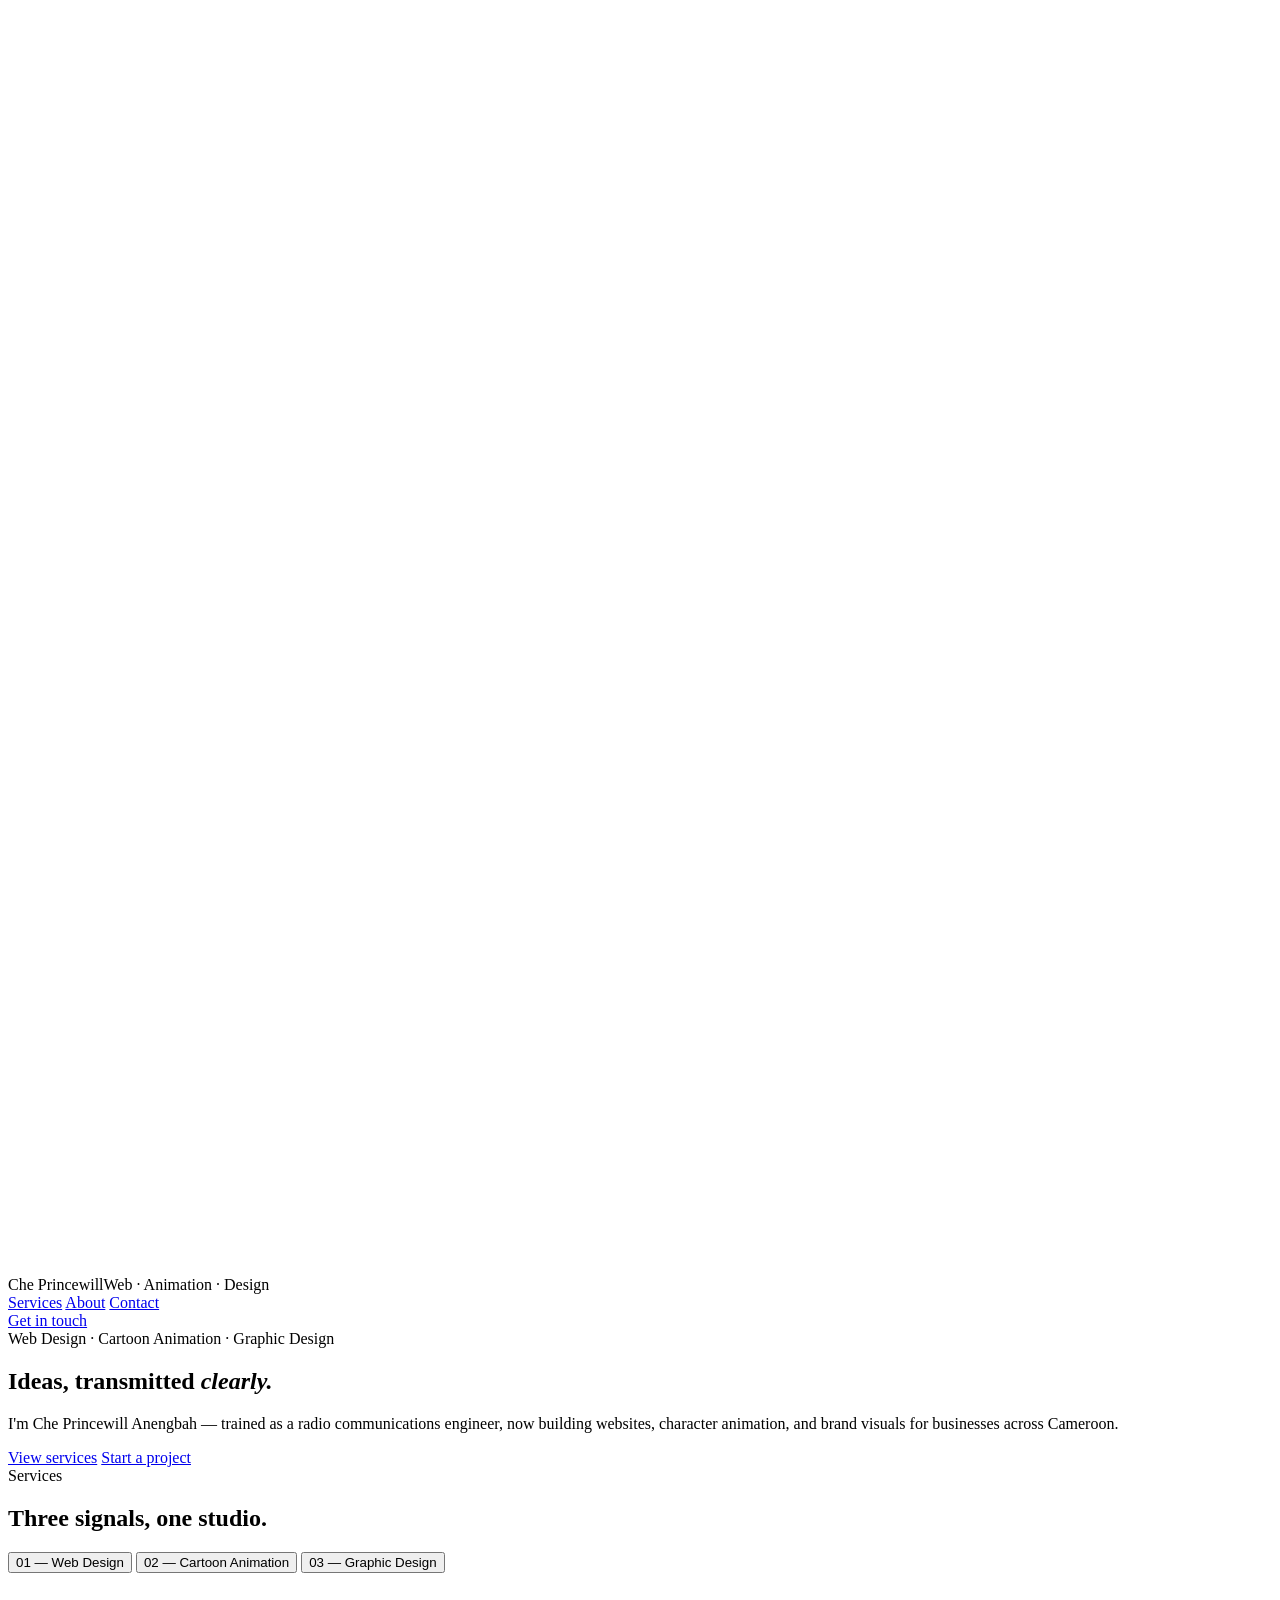
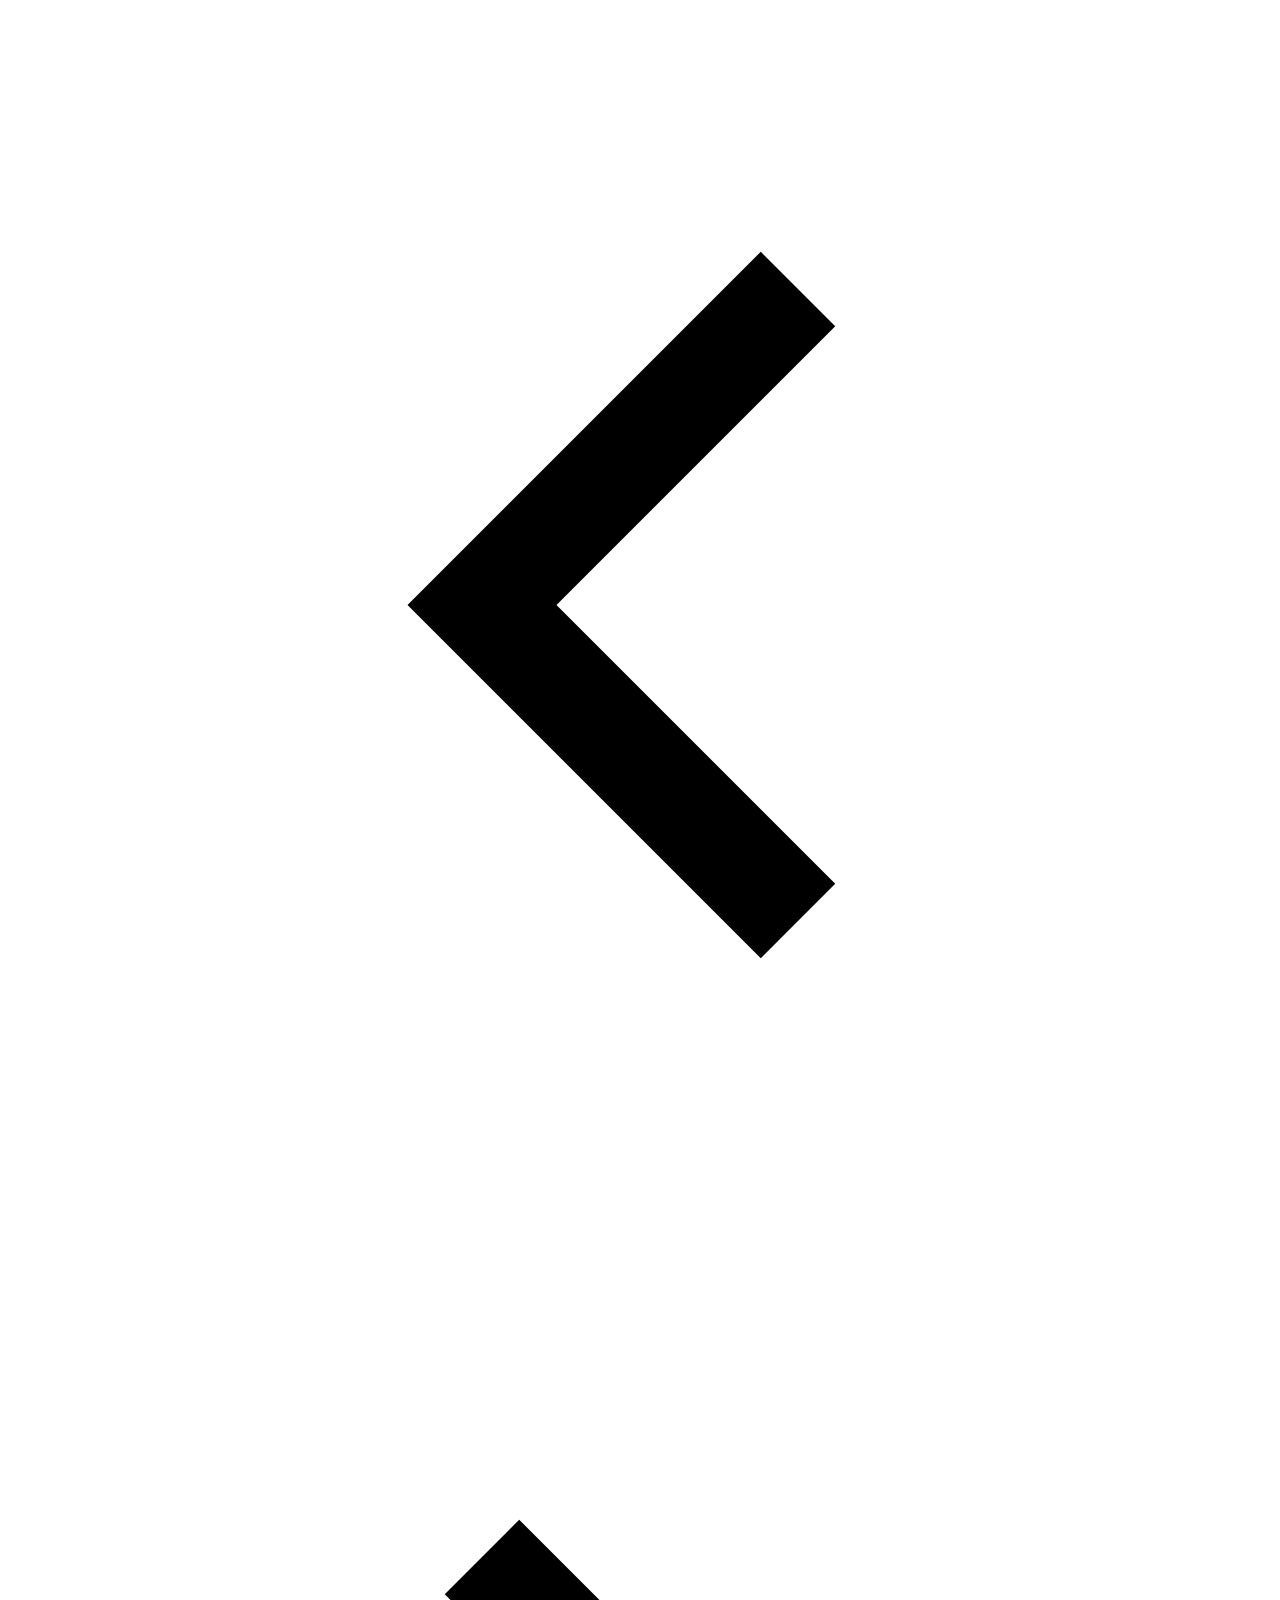
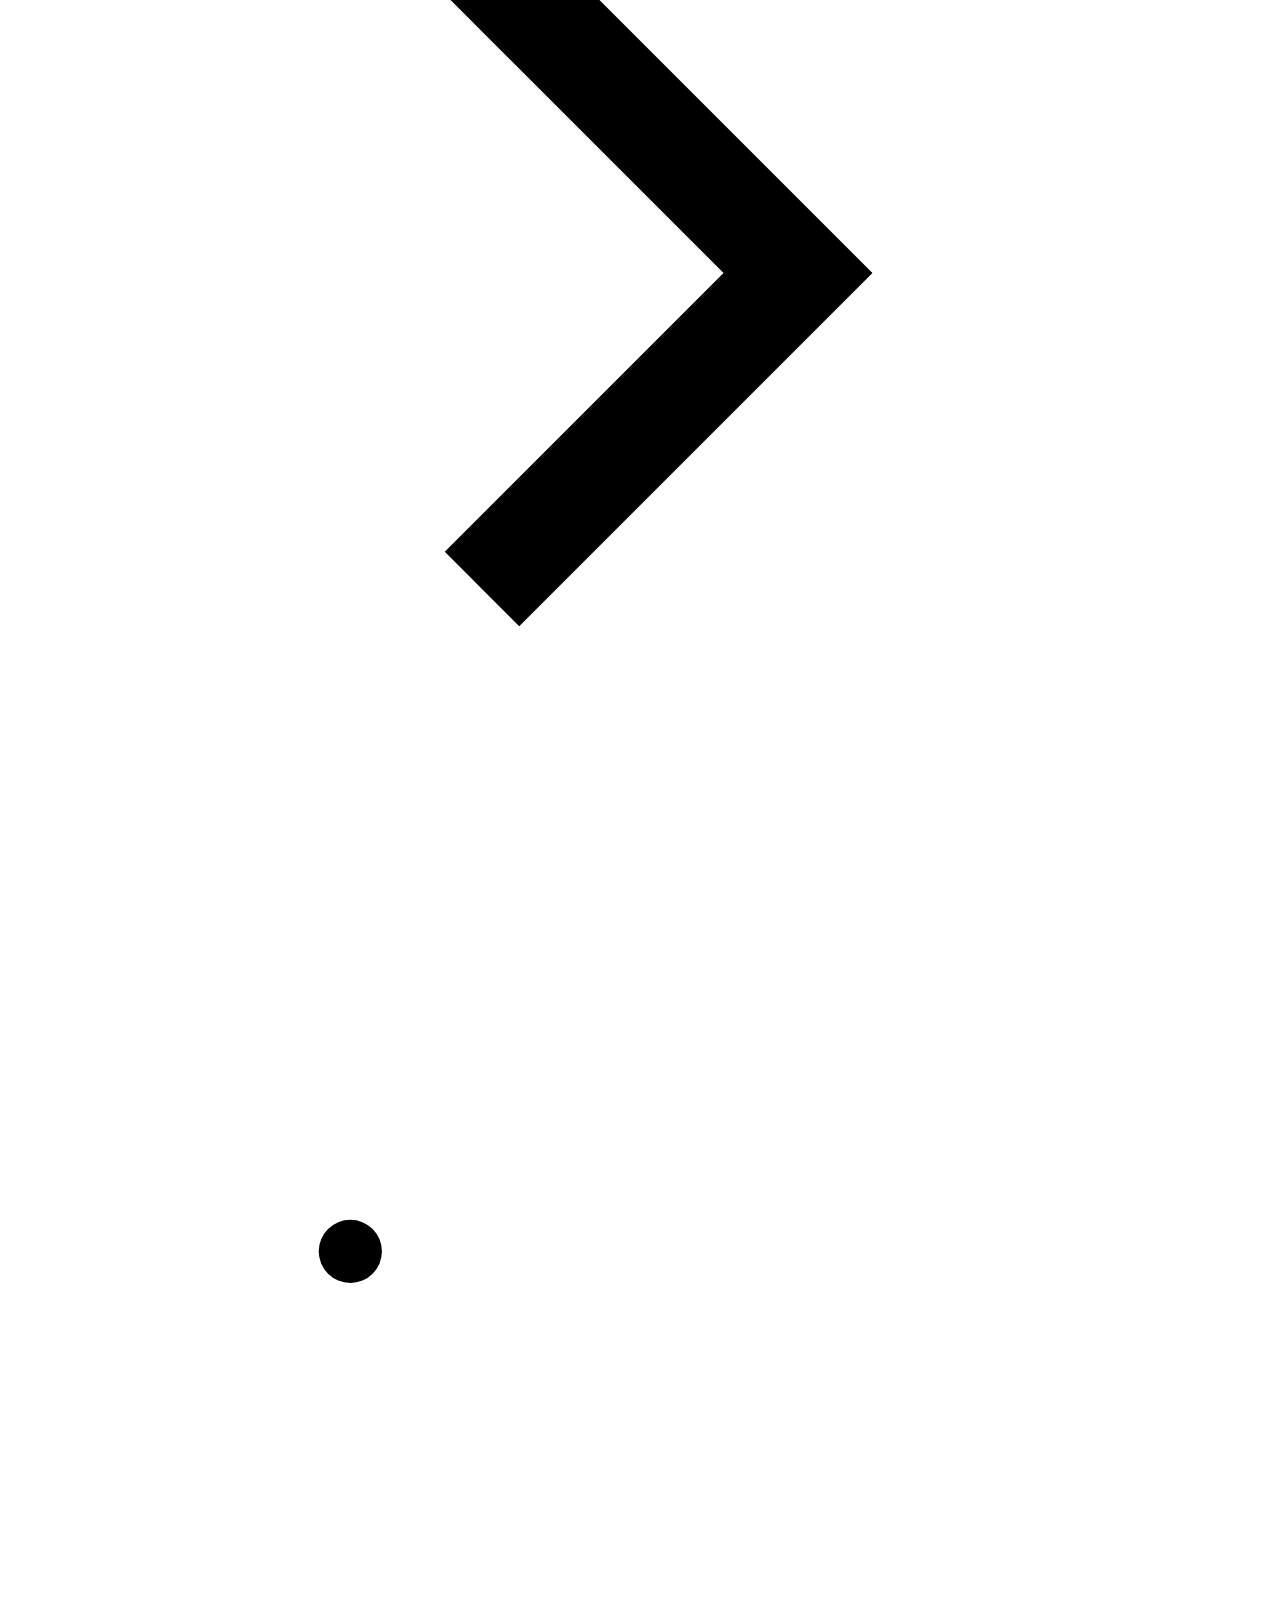
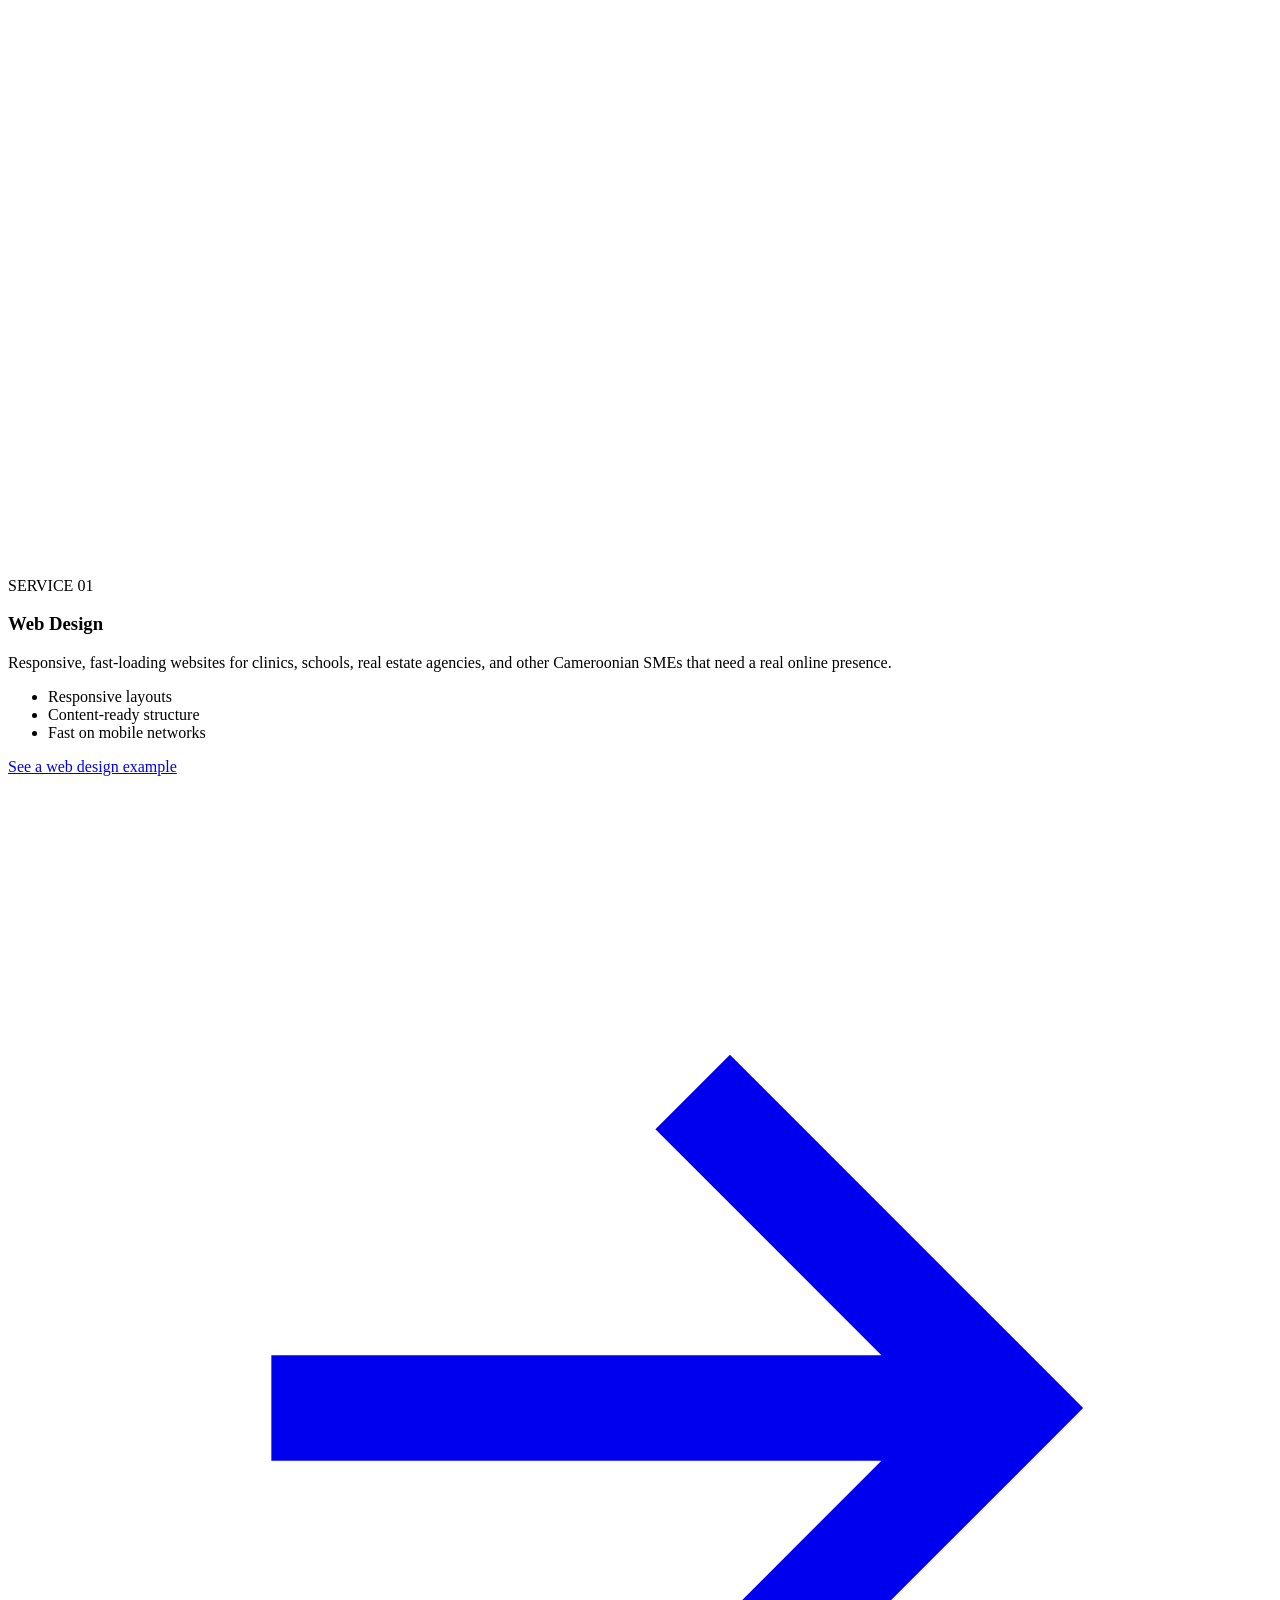
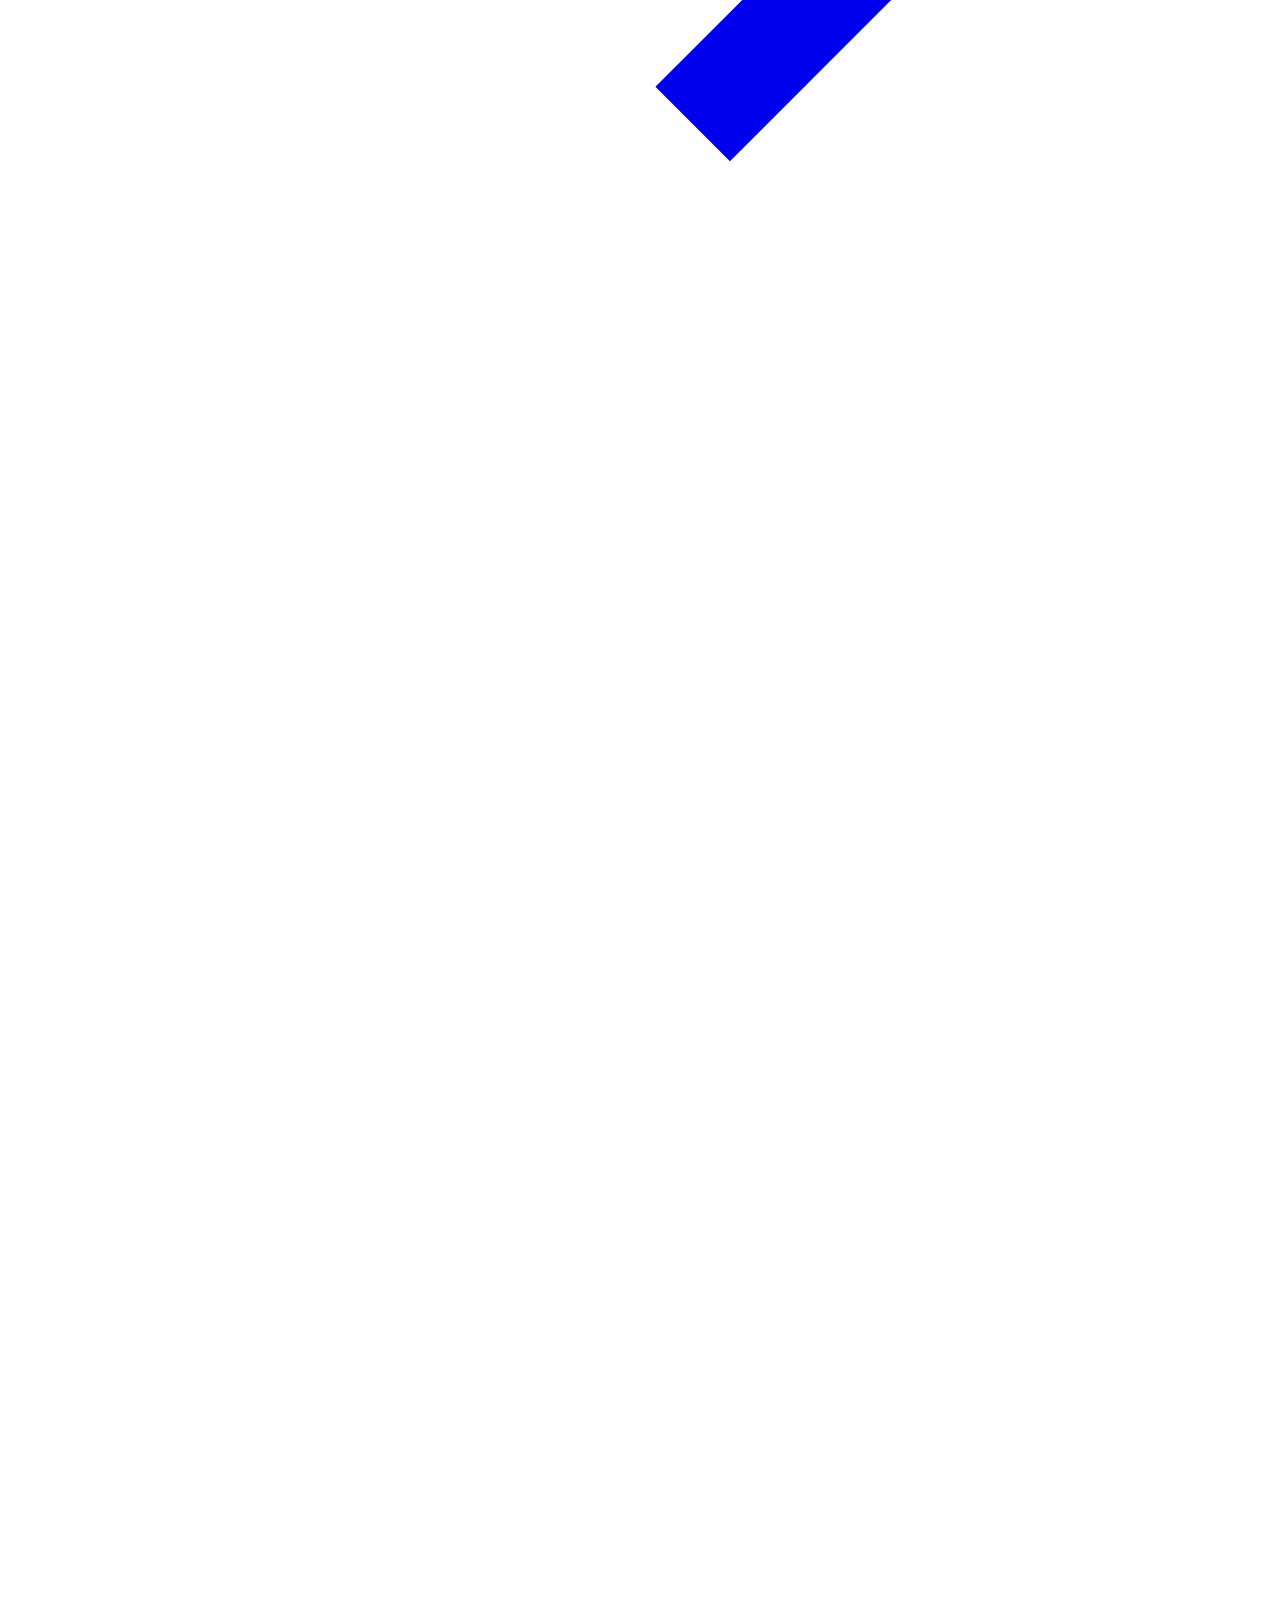
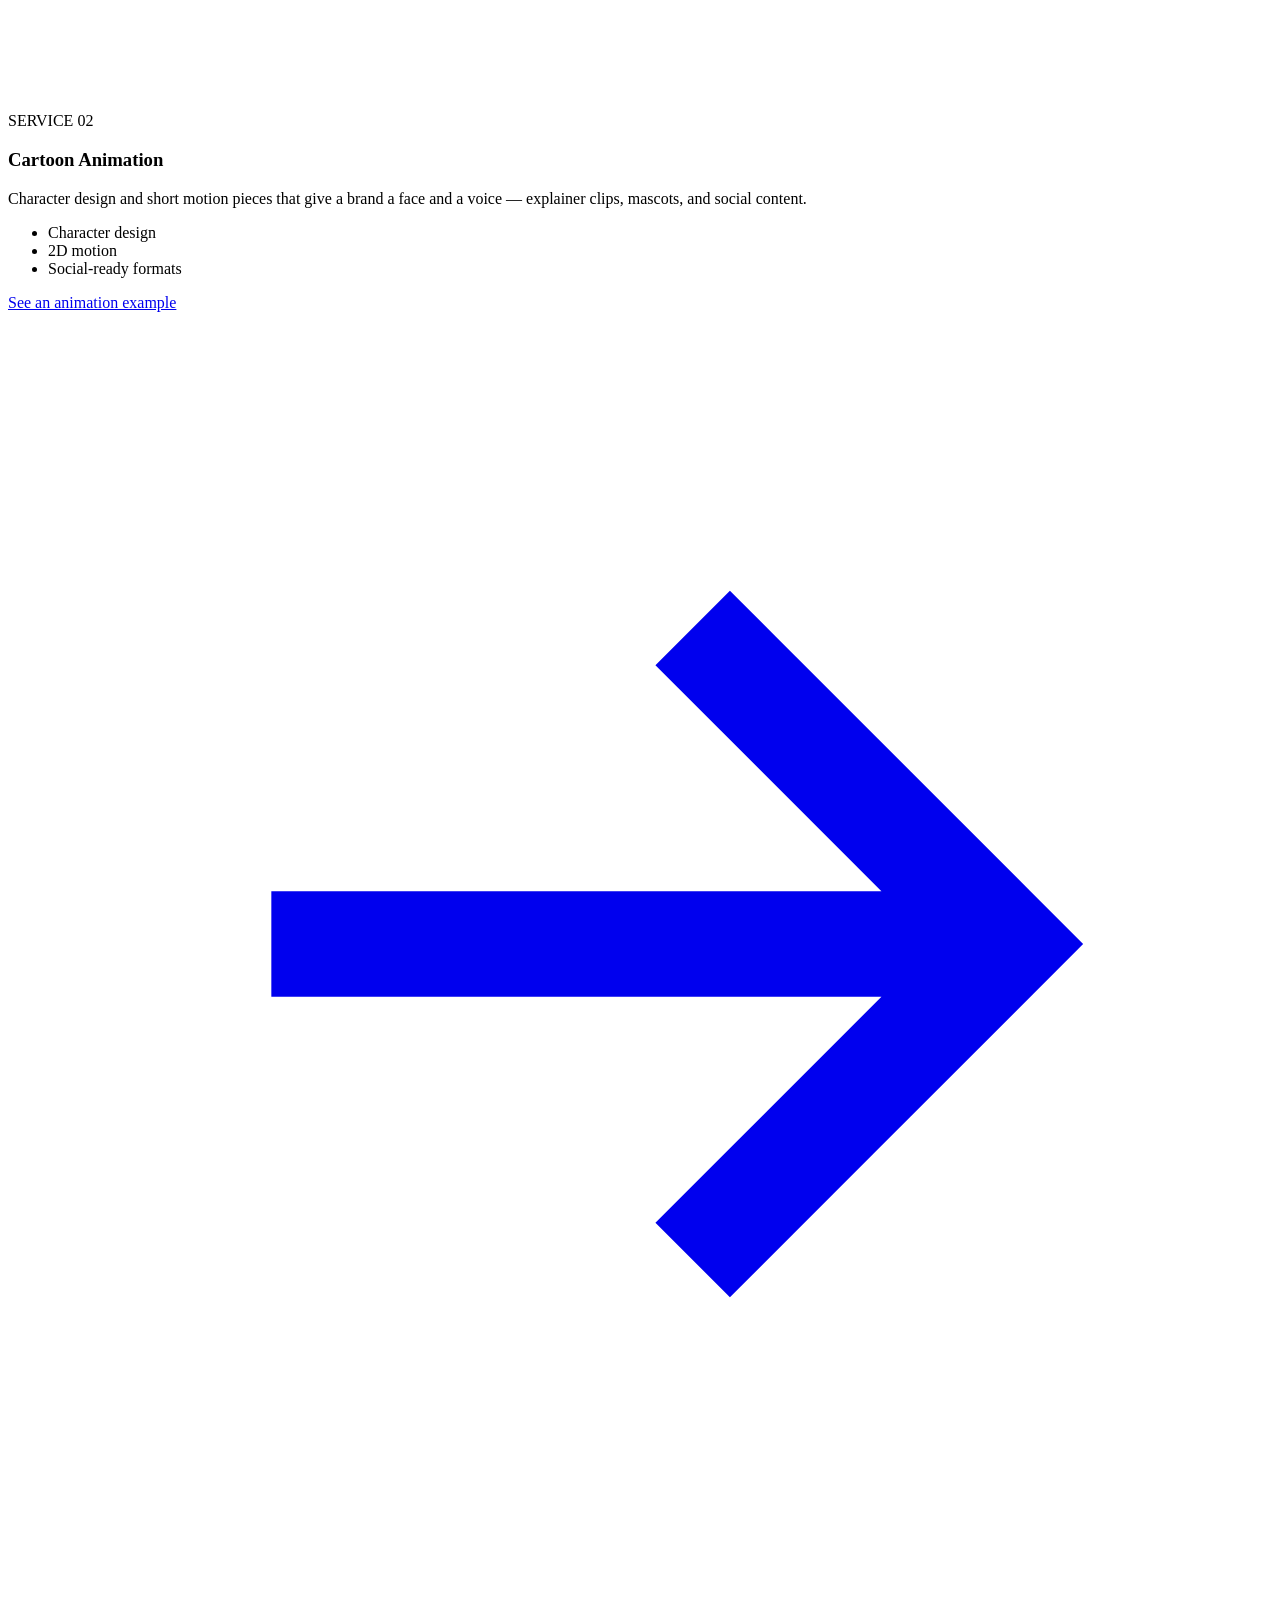
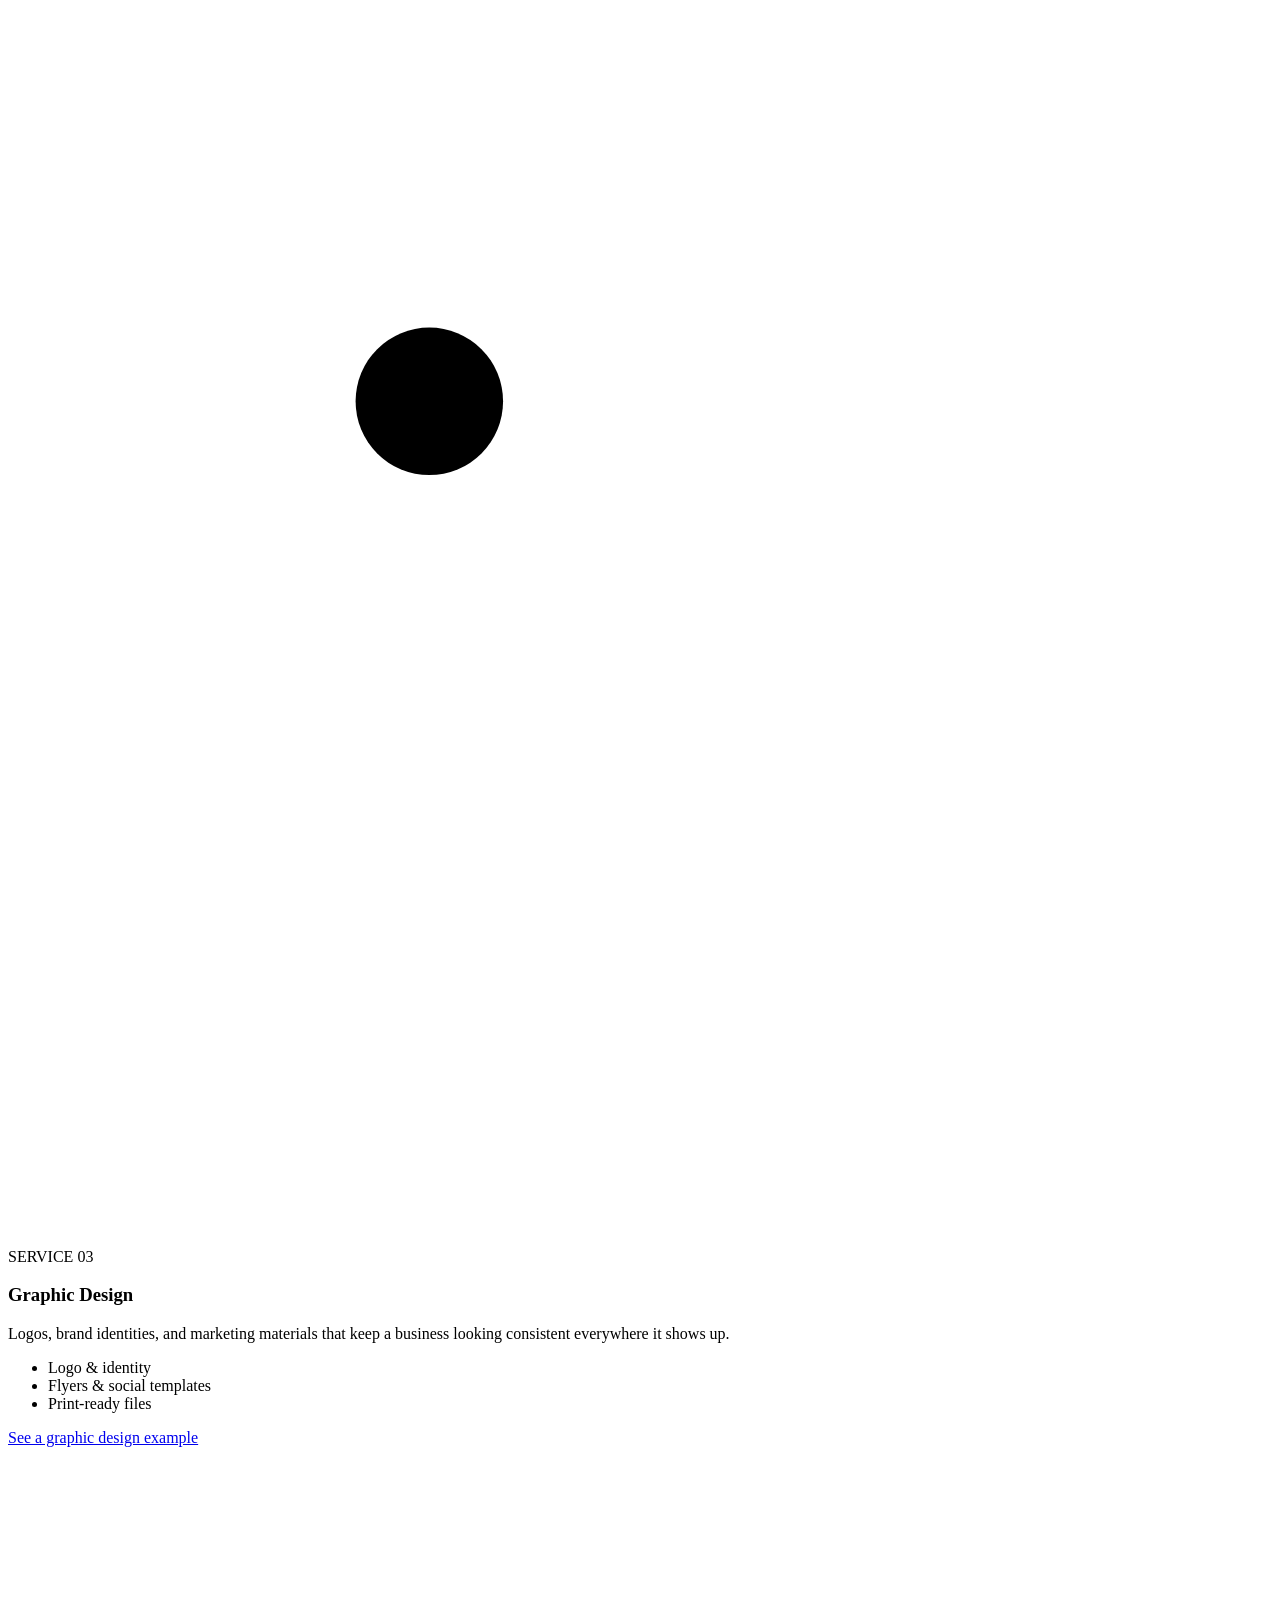
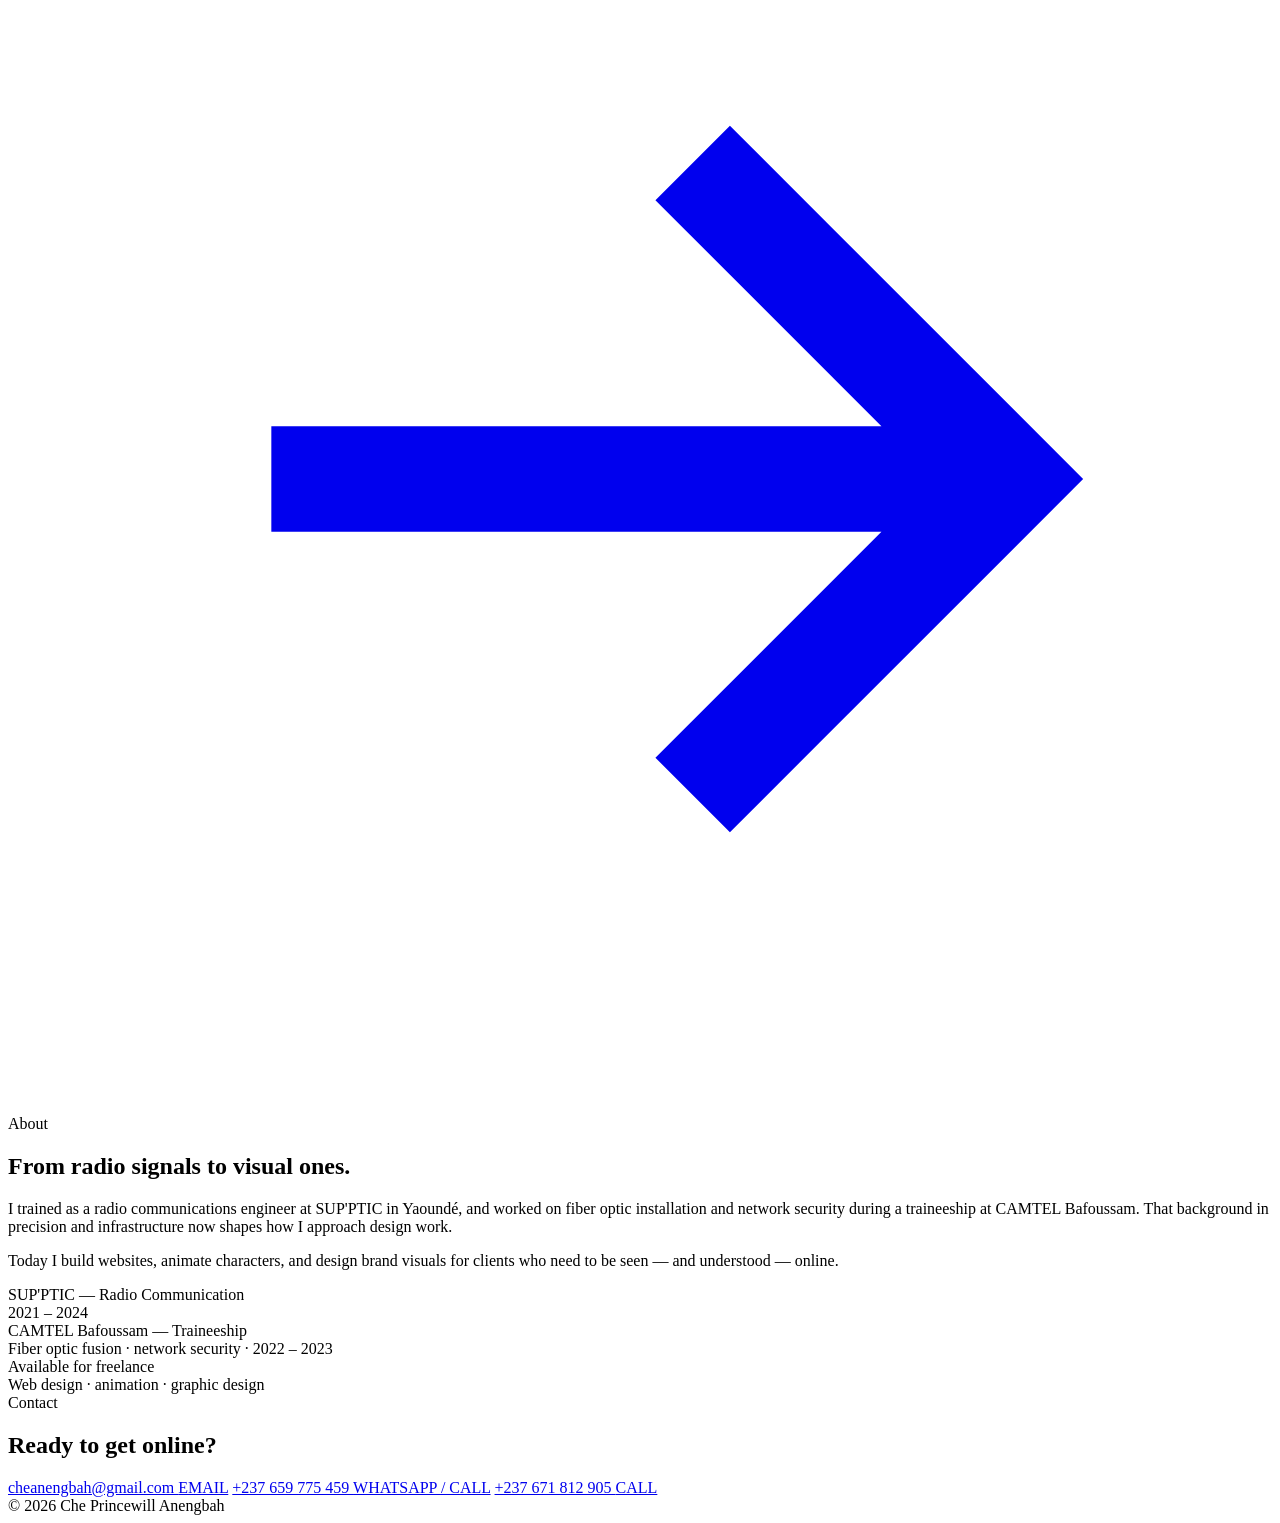
==== commit d2558138: "Add files via upload" ====
--- a/index.html
+++ b/index.html
@@ -1,362 +1,196 @@
 <!DOCTYPE html>
-<html lang="fr">
+<html lang="en">
 <head>
 <meta charset="UTF-8">
 <meta name="viewport" content="width=device-width, initial-scale=1.0">
-<title>Che Princewill — Sites Web pour Entreprises à Yaoundé</title>
+<title>Che Princewill Anengbah — Web Design · Animation · Graphic Design</title>
 <link rel="preconnect" href="https://fonts.googleapis.com">
-<link href="https://fonts.googleapis.com/css2?family=Space+Grotesk:wght@400;500;600;700&family=Inter:wght@400;500;600&display=swap" rel="stylesheet">
-<style>
-  :root {
-    --ink: #1B1F2A;
-    --paper: #FAF7F0;
-    --panel: #F0EAdd;
-    --rust: #B4432E;
-    --green: #2E6B52;
-    --gold: #D69A3C;
-    --blue: #2C5F8A;
-    --line: rgba(27,31,42,0.14);
-  }
-  * { box-sizing: border-box; }
-  html { scroll-behavior: smooth; }
-  body {
-    margin: 0; background: var(--paper); color: var(--ink);
-    font-family: 'Inter', sans-serif; line-height: 1.55; -webkit-font-smoothing: antialiased;
-  }
-  h1, h2, h3, .display { font-family: 'Space Grotesk', sans-serif; }
-  a { color: inherit; }
-  .wrap { max-width: 1000px; margin: 0 auto; padding: 0 24px; }
-
-  /* NAV */
-  nav { position: sticky; top: 0; z-index: 30; background: rgba(250,247,240,0.92); backdrop-filter: blur(6px); border-bottom: 1px solid var(--line); }
-  nav .wrap { display: flex; justify-content: space-between; align-items: center; height: 64px; }
-  .brand { font-weight: 700; font-size: 18px; letter-spacing: -0.02em; }
-  .brand span { color: var(--rust); }
-  .nav-cta { background: var(--ink); color: var(--paper); padding: 9px 18px; border-radius: 999px; font-size: 14px; font-weight: 600; text-decoration: none; white-space: nowrap; }
-
-  /* FLOATING WHATSAPP */
-  .float-wa { position: fixed; bottom: 20px; right: 20px; z-index: 40; background: #25D366; color: #fff; width: 56px; height: 56px; border-radius: 50%; display: flex; align-items: center; justify-content: center; box-shadow: 0 8px 20px rgba(37,211,102,0.4); text-decoration: none; font-size: 26px; }
-
-  /* HERO */
-  .hero { padding: 56px 0 36px; }
-  .eyebrow { font-size: 13px; font-weight: 600; letter-spacing: 0.08em; text-transform: uppercase; color: var(--green); margin-bottom: 14px; }
-  .hero h1 { font-size: clamp(30px, 6vw, 50px); line-height: 1.08; letter-spacing: -0.02em; margin: 0 0 18px; max-width: 16ch; }
-  .hero h1 em { font-style: normal; color: var(--rust); }
-  .hero p.lede { font-size: 18px; max-width: 46ch; color: #40424c; margin: 0 0 22px; }
-  .trust-row { display: flex; flex-wrap: wrap; gap: 8px; margin-bottom: 26px; }
-  .trust-pill { font-size: 12.5px; font-weight: 600; background: #fff; border: 1px solid var(--line); padding: 6px 12px; border-radius: 999px; display: flex; align-items: center; gap: 5px; }
-  .hero-ctas { display: flex; gap: 12px; flex-wrap: wrap; }
-  .btn { display: inline-flex; align-items: center; gap: 8px; padding: 13px 22px; border-radius: 10px; font-weight: 600; font-size: 15px; text-decoration: none; border: 1.5px solid transparent; cursor: pointer; }
-  .btn-primary { background: var(--rust); color: #fff; }
-  .btn-ghost { border-color: var(--ink); color: var(--ink); }
-
-  /* PHONE MOCKUP */
-  .compare { display: grid; grid-template-columns: 1fr 1fr; gap: 18px; margin: 40px 0 8px; }
-  @media (max-width: 640px) { .compare { grid-template-columns: 1fr; } }
-  .phone { background: #fff; border-radius: 22px; border: 1px solid var(--line); box-shadow: 0 12px 30px rgba(27,31,42,0.08); overflow: hidden; }
-  .phone-label { font-size: 12px; font-weight: 700; letter-spacing: 0.06em; text-transform: uppercase; padding: 12px 16px; }
-  .before .phone-label { color: #8a5a2f; background: #FBE9D3; }
-  .after .phone-label { color: #fff; background: var(--green); }
-  .wa-mock { padding: 16px; background: #EAE6DC; min-height: 220px; }
-  .wa-bubble { background: #fff; border-radius: 4px 12px 12px 12px; padding: 10px 12px; font-size: 13px; max-width: 85%; margin-bottom: 8px; box-shadow: 0 1px 2px rgba(0,0,0,0.08); }
-  .wa-bubble.me { background: #DCF3D0; margin-left: auto; border-radius: 12px 4px 12px 12px; }
-  .wa-mock .typing { font-size: 12px; color: #888; font-style: italic; }
-  .site-mock { padding: 0; }
-  .site-mock .site-nav { background: var(--ink); color: #fff; padding: 10px 14px; font-size: 12px; font-weight: 600; display: flex; justify-content: space-between; }
-  .site-mock .site-hero { padding: 22px 16px; background: linear-gradient(135deg, #2E6B52, #1B1F2A); color: #fff; }
-  .site-mock .site-hero .t1 { font-size: 15px; font-weight: 700; margin-bottom: 6px; }
-  .site-mock .site-hero .t2 { font-size: 11px; opacity: 0.85; }
-  .site-mock .site-btn { display: inline-block; margin-top: 10px; background: var(--gold); color: #1B1F2A; font-size: 11px; font-weight: 700; padding: 6px 12px; border-radius: 6px; }
-  .site-mock .site-body { padding: 16px; display: grid; grid-template-columns: 1fr 1fr; gap: 8px; }
-  .site-mock .card { background: #F5F1E8; border-radius: 8px; height: 46px; }
-
-  /* SECTIONS */
-  section { padding: 52px 0; border-top: 1px solid var(--line); }
-  .section-head { max-width: 60ch; margin-bottom: 30px; }
-  .section-head .eyebrow { margin-bottom: 10px; }
-  .section-head h2 { font-size: clamp(24px, 3.6vw, 32px); margin: 0 0 10px; letter-spacing: -0.01em; }
-  .section-head p { color: #40424c; margin: 0; font-size: 16px; }
-
-  .stat-grid { display: grid; grid-template-columns: repeat(3, 1fr); gap: 16px; }
-  @media (max-width: 640px) { .stat-grid { grid-template-columns: 1fr; } }
-  .stat { background: var(--panel); border-radius: 14px; padding: 22px; }
-  .stat .num { font-family: 'Space Grotesk', sans-serif; font-size: 30px; font-weight: 700; color: var(--rust); }
-  .stat .label { font-size: 14px; color: #40424c; margin-top: 4px; }
-
-  /* PORTFOLIO / EXAMPLES */
-  .portfolio-note { font-size: 13px; color: #6b6d76; background: var(--panel); border-radius: 10px; padding: 10px 16px; margin-bottom: 24px; display: inline-block; }
-  .port-grid { display: grid; grid-template-columns: repeat(3, 1fr); gap: 18px; }
-  @media (max-width: 780px) { .port-grid { grid-template-columns: 1fr; } }
-  .port-card { border: 1px solid var(--line); border-radius: 16px; overflow: hidden; background: #fff; box-shadow: 0 8px 20px rgba(27,31,42,0.06); }
-  .port-mock { height: 170px; padding: 14px; color: #fff; position: relative; }
-  .port-mock .pn { font-size: 11px; font-weight: 700; opacity: 0.9; }
-  .port-mock .pt { font-family: 'Space Grotesk', sans-serif; font-size: 17px; font-weight: 700; margin-top: 40px; max-width: 12ch; }
-  .port-mock .pb { position: absolute; bottom: 14px; left: 14px; background: rgba(255,255,255,0.18); font-size: 10px; font-weight: 700; padding: 5px 10px; border-radius: 6px; }
-  .port-clinic { background: linear-gradient(135deg, #2C5F8A, #16324a); }
-  .port-boutique { background: linear-gradient(135deg, #B4432E, #5e2015); }
-  .port-realestate { background: linear-gradient(135deg, #2E6B52, #142e23); }
-  .port-info { padding: 16px; }
-  .port-info h3 { font-size: 15px; margin: 0 0 4px; }
-  .port-info p { font-size: 13px; color: #40424c; margin: 0; }
-
-  .plans { display: grid; grid-template-columns: repeat(3, 1fr); gap: 18px; }
-  @media (max-width: 780px) { .plans { grid-template-columns: 1fr; } }
-  .plan { border: 1.5px solid var(--line); border-radius: 16px; padding: 26px; display: flex; flex-direction: column; }
-  .plan.featured { border-color: var(--rust); background: #fff; box-shadow: 0 14px 30px rgba(180,67,46,0.12); position: relative; }
-  .plan.featured::before { content: "Le plus choisi"; position: absolute; top: -12px; left: 22px; background: var(--rust); color: #fff; font-size: 11px; font-weight: 700; padding: 4px 10px; border-radius: 999px; }
-  .plan h3 { font-size: 18px; margin: 6px 0 4px; }
-  .plan .price { font-family: 'Space Grotesk', sans-serif; font-size: 26px; font-weight: 700; margin: 6px 0 14px; }
-  .plan .price span { font-size: 13px; font-weight: 500; color: #6b6d76; }
-  .plan ul { list-style: none; padding: 0; margin: 0 0 20px; font-size: 14px; color: #40424c; flex-grow: 1; }
-  .plan li { padding: 6px 0 6px 22px; position: relative; border-top: 1px solid var(--line); }
-  .plan li:first-child { border-top: none; }
-  .plan li::before { content: "✓"; position: absolute; left: 0; color: var(--green); font-weight: 700; }
-  .plan .btn { justify-content: center; }
-
-  .steps { counter-reset: step; display: grid; grid-template-columns: repeat(4, 1fr); gap: 18px; }
-  @media (max-width: 780px) { .steps { grid-template-columns: 1fr 1fr; } }
-  @media (max-width: 480px) { .steps { grid-template-columns: 1fr; } }
-  .step { counter-increment: step; }
-  .step .n { font-family: 'Space Grotesk', sans-serif; font-size: 13px; font-weight: 700; color: var(--rust); margin-bottom: 8px; }
-  .step .n::before { content: "0" counter(step); margin-right: 6px; }
-  .step h3 { font-size: 16px; margin: 0 0 6px; }
-  .step p { font-size: 14px; color: #40424c; margin: 0; }
-
-  /* WHY ME */
-  .why-grid { display: grid; grid-template-columns: repeat(2, 1fr); gap: 16px; }
-  @media (max-width: 640px) { .why-grid { grid-template-columns: 1fr; } }
-  .why-card { padding: 20px; border-radius: 14px; background: var(--panel); }
-  .why-card h3 { font-size: 16px; margin: 0 0 6px; display: flex; align-items: center; gap: 8px; }
-  .why-card p { font-size: 14px; color: #40424c; margin: 0; }
-
-  /* FAQ */
-  .faq-item { border-top: 1px solid var(--line); padding: 18px 0; }
-  .faq-item:last-child { border-bottom: 1px solid var(--line); }
-  .faq-item summary { font-weight: 600; font-size: 15.5px; cursor: pointer; list-style: none; display: flex; justify-content: space-between; align-items: center; }
-  .faq-item summary::-webkit-details-marker { display: none; }
-  .faq-item summary::after { content: "+"; font-size: 20px; color: var(--rust); font-weight: 400; }
-  .faq-item[open] summary::after { content: "–"; }
-  .faq-item p { font-size: 14px; color: #40424c; margin: 10px 0 0; }
-
-  .skills-row { display: flex; flex-wrap: wrap; gap: 10px; }
-  .chip { background: var(--panel); border-radius: 999px; padding: 8px 16px; font-size: 14px; font-weight: 500; }
-
-  /* PROFILE PHOTO */
-  .profile-grid { display: grid; grid-template-columns: 180px 1fr; gap: 28px; align-items: center; }
-  @media (max-width: 560px) { .profile-grid { grid-template-columns: 1fr; justify-items: center; text-align: center; } }
-  .profile-photo { width: 180px; height: 180px; border-radius: 50%; object-fit: cover; border: 4px solid #fff; box-shadow: 0 10px 26px rgba(27,31,42,0.16); }
-  .hero-photo { width: 96px; height: 96px; border-radius: 50%; object-fit: cover; border: 3px solid #fff; box-shadow: 0 8px 20px rgba(27,31,42,0.14); float: right; margin-left: 16px; }
-  @media (max-width: 640px) { .hero-photo { width: 72px; height: 72px; } }
-
-  footer { padding: 52px 0 40px; }
-  .contact-box { background: var(--ink); color: var(--paper); border-radius: 20px; padding: 40px 32px; text-align: center; }
-  .contact-box h2 { font-size: clamp(22px, 4vw, 30px); margin: 0 0 12px; }
-  .contact-box p { color: #cfd0d6; margin: 0 0 24px; max-width: 44ch; margin-left: auto; margin-right: auto; }
-  .contact-links { display: flex; gap: 12px; justify-content: center; flex-wrap: wrap; }
-  .contact-box .btn-primary { background: var(--green); }
-  .contact-box .btn-ghost { border-color: #cfd0d6; }
-  .fine { text-align: center; font-size: 13px; color: #8a8c94; margin-top: 28px; }
-</style>
+<link href="https://fonts.googleapis.com/css2?family=Space+Grotesk:wght@400;500;600;700&family=IBM+Plex+Sans:wght@400;500;600&family=IBM+Plex+Mono:wght@500;600&display=swap" rel="stylesheet">
+<link rel="stylesheet" href="style.css">
 </head>
 <body>
 
-<nav>
+<header>
+  <nav>
+    <div class="logo">
+      <span class="logo-mark">
+        <svg viewBox="0 0 24 24" fill="none">
+          <rect x="3" y="15" width="3" height="6" rx="1" fill="#fff"/>
+          <rect x="8" y="10" width="3" height="11" rx="1" fill="#fff"/>
+          <path d="M13 4.8 L13 21 L21 12.5 Z" fill="#fff"/>
+        </svg>
+      </span>
+      <span>Che Princewill<span class="logo-sub">Web · Animation · Design</span></span>
+    </div>
+    <div class="navlinks">
+      <a href="#services">Services</a>
+      <a href="#about">About</a>
+      <a href="#contact">Contact</a>
+    </div>
+    <a href="#contact" class="nav-cta">Get in touch</a>
+  </nav>
+</header>
+
+<section class="hero">
   <div class="wrap">
-    <div class="brand">Che Princewill <span>•</span> Web</div>
-    <a class="nav-cta" href="#contact">Discuter de mon projet</a>
-  </div>
-</nav>
-
-<a class="float-wa" href="https://wa.me/237659775459" target="_blank" rel="noopener" aria-label="WhatsApp">💬</a>
-
-<div class="hero wrap">
-  <div class="eyebrow">Création de sites web — Yaoundé</div>
-  <img src="profile.jpg" alt="Che Princewill Anengbah" class="hero-photo">
-  <h1>Ton entreprise mérite mieux qu'<em>un numéro WhatsApp.</em></h1>
-  <p class="lede">Je conçois des sites web simples, professionnels et bilingues (français/anglais) pour les entreprises de Yaoundé qui veulent être trouvées, crues, et contactées — même quand tu dors.</p>
-
-  <div class="trust-row">
-    <span class="trust-pill">🎓 Diplômé Télécommunications (SUP'PTIC)</span>
-    <span class="trust-pill">📱 Sites optimisés mobile</span>
-    <span class="trust-pill">🇫🇷🇬🇧 Bilingue FR/EN</span>
-    <span class="trust-pill">🔁 Révisions incluses</span>
-  </div>
-
-  <div class="hero-ctas">
-    <a class="btn btn-primary" href="#contact">Demander un devis gratuit</a>
-    <a class="btn btn-ghost" href="#exemples">Voir des exemples</a>
-  </div>
-
-  <div class="compare">
-    <div class="phone before">
-      <div class="phone-label">Aujourd'hui</div>
-      <div class="wa-mock">
-        <div class="wa-bubble">Bonjour, vous faites quoi exactement ? Vous êtes situé où ?</div>
-        <div class="wa-bubble me">On est à Mvan, on vend...</div>
-        <div class="wa-bubble">Vous avez des photos ? C'est combien ?</div>
-        <div class="typing">Le client attend une réponse depuis 40 min...</div>
-      </div>
+    <div class="eyebrow">Web Design · Cartoon Animation · Graphic Design</div>
+    <h1>Ideas, transmitted <em>clearly.</em></h1>
+    <p class="lead">I'm Che Princewill Anengbah — trained as a radio communications engineer, now building websites, character animation, and brand visuals for businesses across Cameroon.</p>
+    <div class="hero-actions">
+      <a href="#services" class="btn btn-primary">View services</a>
+      <a href="#contact" class="btn btn-ghost">Start a project</a>
     </div>
-    <div class="phone after">
-      <div class="phone-label">Avec un site</div>
-      <div class="site-mock">
-        <div class="site-nav"><span>TON-ENTREPRISE.CM</span><span>☰</span></div>
-        <div class="site-hero">
-          <div class="t1">Ce que tu fais, clairement.</div>
-          <div class="t2">Services, tarifs, localisation — visibles 24h/24.</div>
-          <div class="site-btn">Nous contacter</div>
-        </div>
-        <div class="site-body">
-          <div class="card"></div><div class="card"></div>
-          <div class="card"></div><div class="card"></div>
-        </div>
-      </div>
-    </div>
-  </div>
-</div>
-
-<section>
-  <div class="wrap">
-    <div class="section-head">
-      <div class="eyebrow">Pourquoi maintenant</div>
-      <h2>Tes clients cherchent en ligne avant de t'appeler.</h2>
-      <p>Le Cameroun se digitalise vite — et les entreprises qui n'ont pas encore de site perdent des clients face à celles qui en ont un.</p>
-    </div>
-    <div class="stat-grid">
-      <div class="stat"><div class="num">+35%</div><div class="label">de la population camerounaise est en ligne, bien plus à Yaoundé et Douala</div></div>
-      <div class="stat"><div class="num">75%</div><div class="label">des clients jugent la crédibilité d'une entreprise sur son site web</div></div>
-      <div class="stat"><div class="num">20%</div><div class="label">seulement des PME camerounaises ont une fiche Google bien optimisée — la concurrence est faible</div></div>
-    </div>
+    <div class="signal-strip on"><span></span><span></span><span></span><span></span></div>
   </div>
 </section>
 
-<section id="exemples">
+<section id="services">
   <div class="wrap">
     <div class="section-head">
-      <div class="eyebrow">Exemples</div>
-      <h2>Voici le style de sites que je peux créer pour toi.</h2>
-      <p>Ce sont des concepts de démonstration montrant différents styles selon le secteur — pas des clients réels. Ton site sera conçu spécialement pour ton activité.</p>
+      <div class="eyebrow">Services</div>
+      <h2>Three signals, one studio.</h2>
     </div>
-    <span class="portfolio-note">💡 Concepts de démonstration — chaque site final est personnalisé</span>
-    <div class="port-grid">
-      <div class="port-card">
-        <div class="port-mock port-clinic">
-          <div class="pn">CLINIQUE / SANTÉ</div>
-          <div class="pt">Cabinet Médical</div>
-          <div class="pb">Prise de RDV en ligne</div>
+
+    <div class="deck">
+      <div class="deck-top">
+        <div class="deck-tabs">
+          <button class="deck-tab active" data-slide="0">01 — Web Design</button>
+          <button class="deck-tab" data-slide="1">02 — Cartoon Animation</button>
+          <button class="deck-tab" data-slide="2">03 — Graphic Design</button>
         </div>
-        <div class="port-info">
-          <h3>Style Santé</h3>
-          <p>Sobre, rassurant, avec horaires, services et localisation bien visibles.</p>
+        <div class="deck-nav">
+          <div class="deck-arrow" id="prevBtn" aria-label="Previous slide">
+            <svg viewBox="0 0 24 24" fill="none" stroke="currentColor" stroke-width="2"><path d="M15 18l-6-6 6-6"/></svg>
+          </div>
+          <div class="deck-arrow" id="nextBtn" aria-label="Next slide">
+            <svg viewBox="0 0 24 24" fill="none" stroke="currentColor" stroke-width="2"><path d="M9 18l6-6-6-6"/></svg>
+          </div>
         </div>
       </div>
-      <div class="port-card">
-        <div class="port-mock port-boutique">
-          <div class="pn">BOUTIQUE / COMMERCE</div>
-          <div class="pt">Boutique & Mode</div>
-          <div class="pb">Catalogue + WhatsApp</div>
+
+      <div class="slide active" data-index="0">
+        <div class="slide-icon">
+          <svg viewBox="0 0 24 24" fill="none" stroke-width="1.6" stroke-linecap="round" stroke-linejoin="round"><rect x="3" y="4" width="18" height="16" rx="2"/><path d="M3 9h18"/><circle cx="6.5" cy="6.5" r="0.6" fill="currentColor" stroke="none"/></svg>
         </div>
-        <div class="port-info">
-          <h3>Style Commerce</h3>
-          <p>Visuel et coloré, pensé pour montrer des produits et pousser au contact direct.</p>
+        <div>
+          <div class="slide-num">SERVICE 01</div>
+          <h3>Web Design</h3>
+          <p>Responsive, fast-loading websites for clinics, schools, real estate agencies, and other Cameroonian SMEs that need a real online presence.</p>
+          <ul>
+            <li>Responsive layouts</li>
+            <li>Content-ready structure</li>
+            <li>Fast on mobile networks</li>
+          </ul>
+          <a class="slide-example" href="web-design.html">See a web design example
+            <svg viewBox="0 0 24 24" fill="none" stroke="currentColor" stroke-width="2"><path d="M5 12h14M13 6l6 6-6 6"/></svg>
+          </a>
         </div>
       </div>
-      <div class="port-card">
-        <div class="port-mock port-realestate">
-          <div class="pn">IMMOBILIER</div>
-          <div class="pt">Agence Immobilière</div>
-          <div class="pb">Galerie de biens</div>
+
+      <div class="slide" data-index="1">
+        <div class="slide-icon">
+          <svg viewBox="0 0 24 24" fill="none" stroke-width="1.6" stroke-linecap="round" stroke-linejoin="round"><circle cx="12" cy="8" r="3.2"/><path d="M6 20c0-3.3 2.7-6 6-6s6 2.7 6 6"/><path d="M17 5.5c1 .4 1.8 1.3 2 2.4"/></svg>
         </div>
-        <div class="port-info">
-          <h3>Style Immobilier</h3>
-          <p>Élégant, orienté galerie photo, avec fiches détaillées par bien.</p>
+        <div>
+          <div class="slide-num">SERVICE 02</div>
+          <h3>Cartoon Animation</h3>
+          <p>Character design and short motion pieces that give a brand a face and a voice — explainer clips, mascots, and social content.</p>
+          <ul>
+            <li>Character design</li>
+            <li>2D motion</li>
+            <li>Social-ready formats</li>
+          </ul>
+          <a class="slide-example" href="animation.html">See an animation example
+            <svg viewBox="0 0 24 24" fill="none" stroke="currentColor" stroke-width="2"><path d="M5 12h14M13 6l6 6-6 6"/></svg>
+          </a>
+        </div>
+      </div>
+
+      <div class="slide" data-index="2">
+        <div class="slide-icon">
+          <svg viewBox="0 0 24 24" fill="none" stroke-width="1.6" stroke-linecap="round" stroke-linejoin="round"><path d="M4 16l4.5-6 3.5 4.2 3-3.7L20 16"/><rect x="3" y="4" width="18" height="16" rx="2"/><circle cx="8" cy="8" r="1.4" fill="currentColor" stroke="none"/></svg>
+        </div>
+        <div>
+          <div class="slide-num">SERVICE 03</div>
+          <h3>Graphic Design</h3>
+          <p>Logos, brand identities, and marketing materials that keep a business looking consistent everywhere it shows up.</p>
+          <ul>
+            <li>Logo &amp; identity</li>
+            <li>Flyers &amp; social templates</li>
+            <li>Print-ready files</li>
+          </ul>
+          <a class="slide-example" href="graphic-design.html">See a graphic design example
+            <svg viewBox="0 0 24 24" fill="none" stroke="currentColor" stroke-width="2"><path d="M5 12h14M13 6l6 6-6 6"/></svg>
+          </a>
         </div>
       </div>
     </div>
   </div>
 </section>
 
-<section id="tarifs">
+<section id="about" class="about">
   <div class="wrap">
     <div class="section-head">
-      <div class="eyebrow">Tarifs</div>
-      <h2>Des formules simples, sans surprise.</h2>
-      <p>Prix adaptés au marché camerounais. On discute de ton besoin exact avant de fixer le prix final.</p>
+      <div class="eyebrow">About</div>
+      <h2>From radio signals to visual ones.</h2>
     </div>
-    <div class="plans">
-      <div class="plan">
-        <h3>Vitrine Essentielle</h3>
-        <div class="price">150 000 FCFA</div>
-        <ul>
-          <li>Une page unique</li>
-          <li>Présentation, services, contact</li>
-          <li>Version mobile optimisée</li>
-          <li>Livré sous 5 jours</li>
-        </ul>
-        <a class="btn btn-ghost" href="#contact">Choisir</a>
+    <div class="about-grid">
+      <div>
+        <p>I trained as a radio communications engineer at SUP'PTIC in Yaoundé, and worked on fiber optic installation and network security during a traineeship at CAMTEL Bafoussam. That background in precision and infrastructure now shapes how I approach design work.</p>
+        <p>Today I build websites, animate characters, and design brand visuals for clients who need to be seen — and understood — online.</p>
       </div>
-      <div class="plan featured">
-        <h3>Site Professionnel</h3>
-        <div class="price">350 000 FCFA</div>
-        <ul>
-          <li>Jusqu'à 5 pages</li>
-          <li>Français + Anglais</li>
-          <li>Galerie photos, carte, WhatsApp intégré</li>
-          <li>Fiche Google Business incluse</li>
-          <li>Livré sous 10 jours</li>
-        </ul>
-        <a class="btn btn-primary" href="#contact">Choisir</a>
-      </div>
-      <div class="plan">
-        <h3>Sur Mesure</h3>
-        <div class="price">À partir de 600 000 <span>FCFA</span></div>
-        <ul>
-          <li>Catalogue produits ou réservation en ligne</li>
-          <li>Espace client / paiement mobile</li>
-          <li>Accompagnement et modifications continues</li>
-        </ul>
-        <a class="btn btn-ghost" href="#contact">Discuter</a>
+      <div class="credentials">
+        <div>
+          <div class="credential-title">SUP'PTIC — Radio Communication</div>
+          <div class="credential-sub">2021 – 2024</div>
+        </div>
+        <div>
+          <div class="credential-title">CAMTEL Bafoussam — Traineeship</div>
+          <div class="credential-sub">Fiber optic fusion · network security · 2022 – 2023</div>
+        </div>
+        <div>
+          <div class="credential-title">Available for freelance</div>
+          <div class="credential-sub">Web design · animation · graphic design</div>
+        </div>
       </div>
     </div>
   </div>
 </section>
 
-<section>
-  <div class="wrap">
-    <div class="section-head">
-      <div class="eyebrow">Pourquoi me choisir</div>
-      <h2>Ce que tu obtiens en travaillant avec moi.</h2>
-    </div>
-    <div class="why-grid">
-      <div class="why-card"><h3>🎯 Compris du premier coup</h3><p>Je t'explique tout simplement, sans jargon technique — tu sais toujours ce que tu payes et pourquoi.</p></div>
-      <div class="why-card"><h3>⚡ Livraison rapide</h3><p>Entre 5 et 10 jours selon la formule, avec des points d'étape réguliers.</p></div>
-      <div class="why-card"><h3>🔧 Support après lancement</h3><p>Je reste disponible pour les ajustements et je t'explique comment gérer ton site toi-même si tu veux.</p></div>
-      <div class="why-card"><h3>💬 Toujours joignable</h3><p>Contact direct par WhatsApp — pas de formulaire compliqué, pas d'attente.</p></div>
-    </div>
+<div class="contact" id="contact">
+  <div>
+    <div class="eyebrow">Contact</div>
+    <h2>Ready to get online?</h2>
   </div>
-</section>
+  <div class="contact-links">
+    <a href="mailto:cheanengbah@gmail.com">cheanengbah@gmail.com <span class="tag">EMAIL</span></a>
+    <a href="https://wa.me/237659775459">+237 659 775 459 <span class="tag">WHATSAPP / CALL</span></a>
+    <a href="tel:+237671812905">+237 671 812 905 <span class="tag">CALL</span></a>
+  </div>
+</div>
 
-<section>
-  <div class="wrap">
-    <div class="section-head">
-      <div class="eyebrow">Comment ça marche</div>
-      <h2>Du premier message au site en ligne.</h2>
-    </div>
-    <div class="steps">
-      <div class="step"><div class="n">Échange</div><h3>On discute</h3><p>15 minutes pour comprendre ton activité et ce que tes clients doivent voir en premier.</p></div>
-      <div class="step"><div class="n">Maquette</div><h3>Je propose</h3><p>Une première version à valider avant de continuer — pas de mauvaise surprise.</p></div>
-      <div class="step"><div class="n">Construction</div><h3>Je construis</h3><p>Le site est monté, testé sur mobile, et ajusté selon tes retours.</p></div>
-      <div class="step"><div class="n">Lancement</div><h3>Mise en ligne</h3><p>Ton site est publié, et je t'explique comment le faire évoluer toi-même si besoin.</p></div>
-    </div>
-  </div>
-</section>
+<footer>© 2026 Che Princewill Anengbah</footer>
 
-<section>
-  <div class="wrap">
-    <div class="section-head">
-      <div class="eyebrow">Questions fréquentes</div>
-      <h2>Tout ce que tu te demandes avant de commencer.</h2>
-    </div>
-    <details class="faq-item" open>
-      <summary>Je n'y connais rien en informatique, est-ce grave ?</summary>
-      <p>Pas du tout. Je m'occupe de tout le côté techniqu
+<script>
+  const slides = document.querySelectorAll('.slide');
+  const tabs = document.querySelectorAll('.deck-tab');
+  let current = 0;
+
+  function goTo(i){
+    current = (i + slides.length) % slides.length;
+    slides.forEach((s, idx) => s.classList.toggle('active', idx === current));
+    tabs.forEach((t, idx) => t.classList.toggle('active', idx === current));
+  }
+
+  tabs.forEach((tab, idx) => tab.addEventListener('click', () => goTo(idx)));
+  document.getElementById('nextBtn').addEventListener('click', () => goTo(current + 1));
+  document.getElementById('prevBtn').addEventListener('click', () => goTo(current - 1));
+
+  document.addEventListener('keydown', (e) => {
+    if(e.key === 'ArrowRight') goTo(current + 1);
+    if(e.key === 'ArrowLeft') goTo(current - 1);
+  });
+</script>
+
+</body>
+</html>
